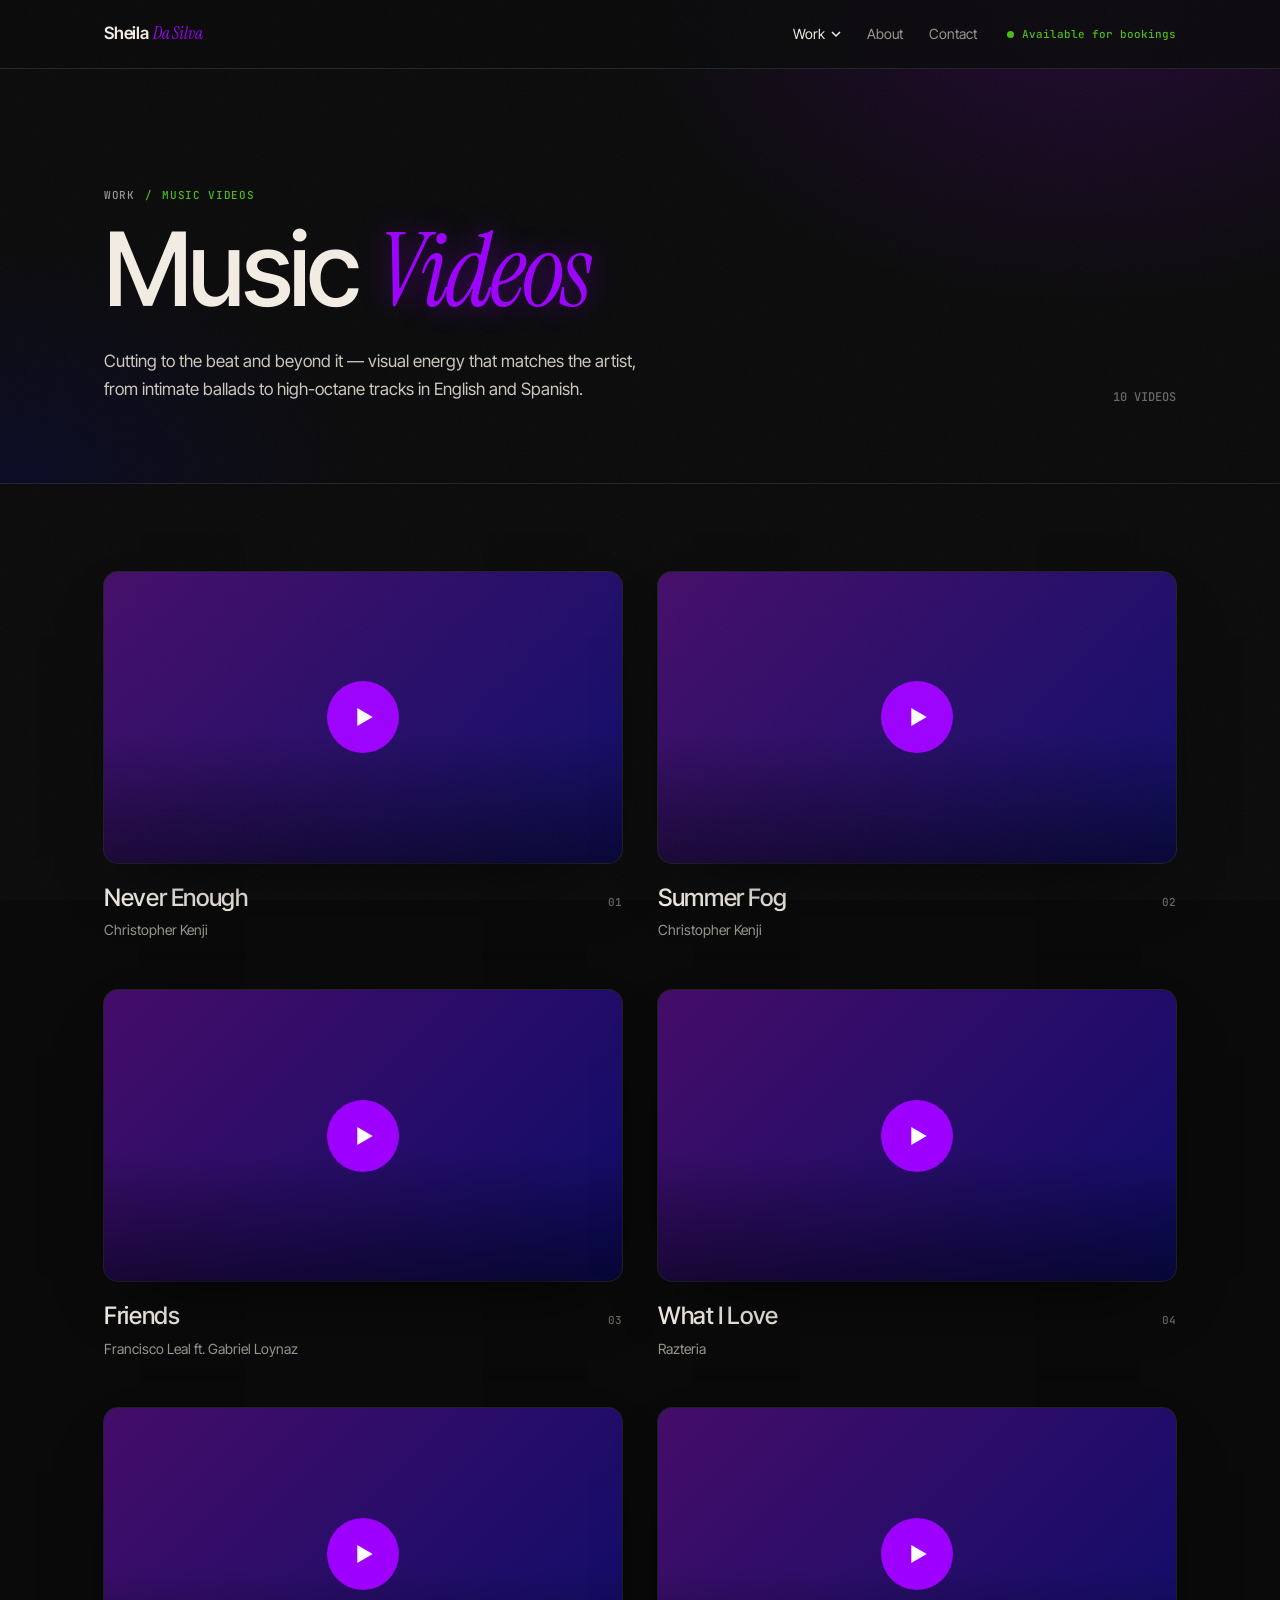
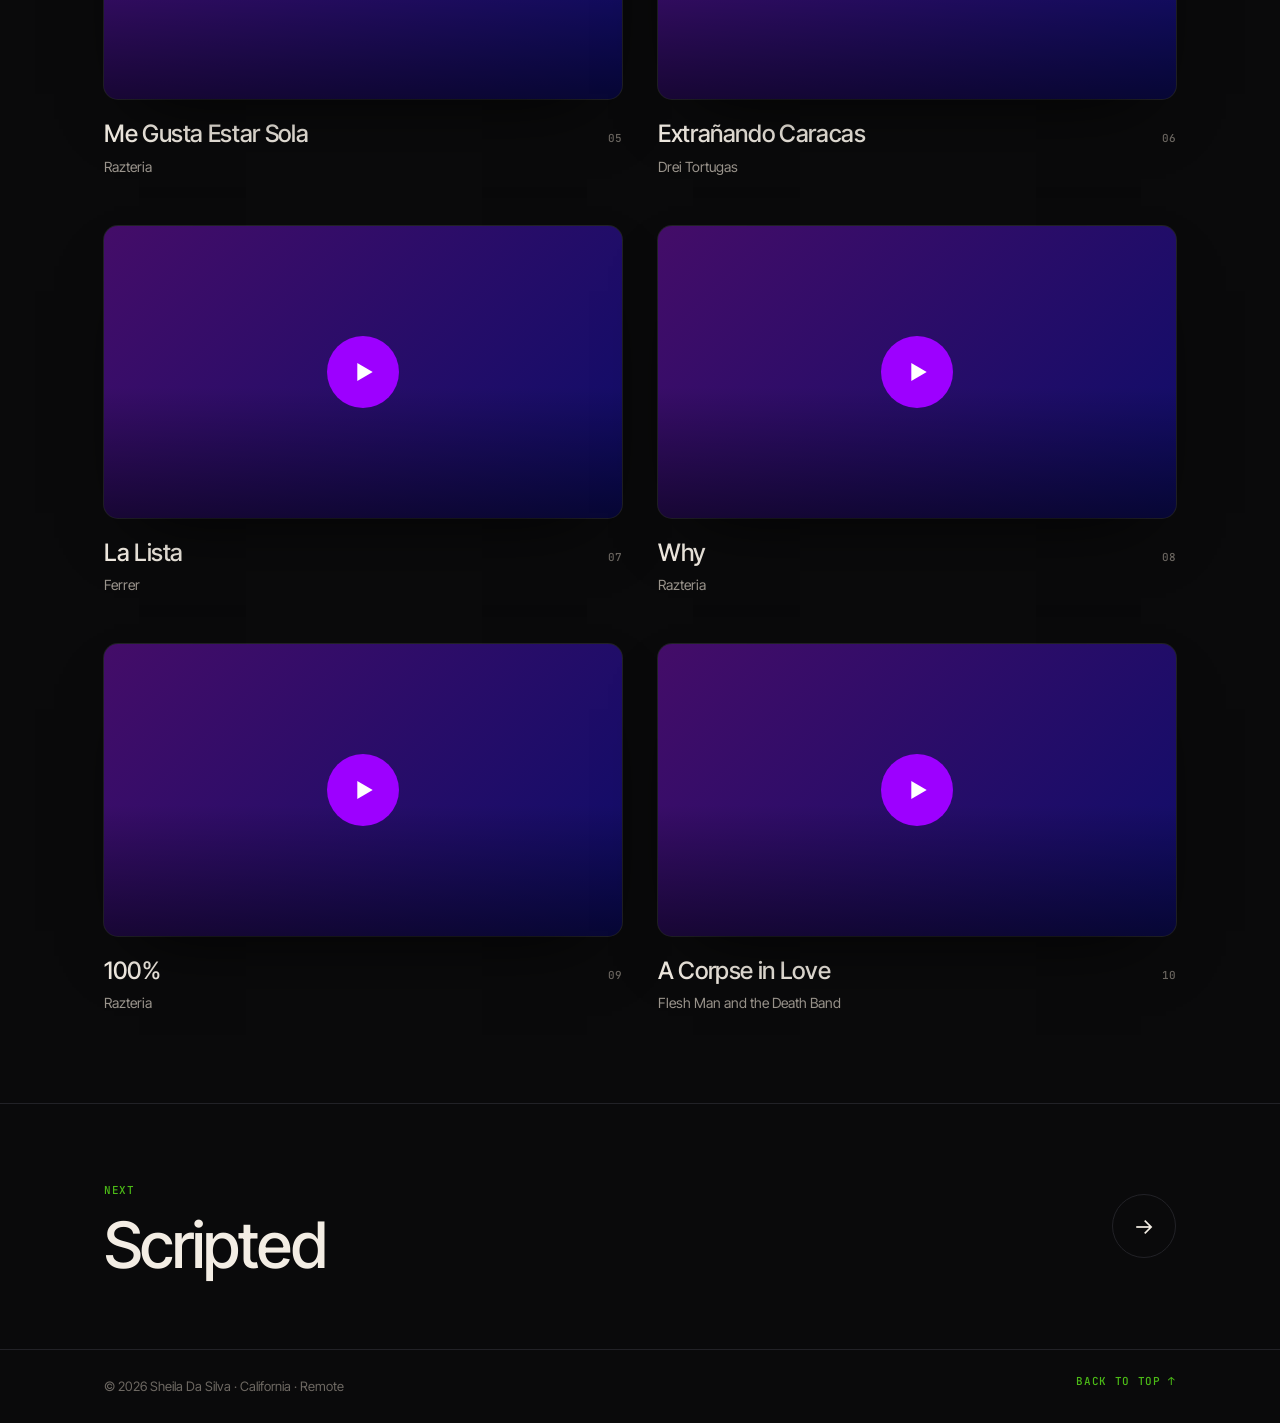
==== music.html @ 26da3acd "Launch Sheila Da Silva portfolio site Replace the coming-soon page with the multi-page portfolio: ho" ====
<!DOCTYPE html>
<html lang="en">
<head>
<meta charset="utf-8">
<meta name="viewport" content="width=device-width, initial-scale=1">
<title>Music Videos — Sheila Da Silva, Video Editor</title>
<meta name="description" content="Music Videos work edited by Sheila Da Silva. Cutting to the beat and beyond it — visual energy that matches the artist, from intimate ballads to high-octane tracks in English and Spanish.">
<link rel="preconnect" href="https://fonts.googleapis.com">
<link rel="preconnect" href="https://fonts.gstatic.com" crossorigin>
<link href="https://fonts.googleapis.com/css2?family=Inter+Tight:wght@300;400;500;600&family=Instrument+Serif:ital@0;1&family=JetBrains+Mono:wght@400;500&display=swap" rel="stylesheet">
<link rel="stylesheet" href="assets/site.css">
</head>
<body data-page="music" class="inner">
<div class="grain" aria-hidden="true"></div>
<div class="playhead" id="playhead" aria-hidden="true"></div>
<nav>
  <div class="wrap nav-in">
    <a class="logo" href="index.html">Sheila <span>Da Silva</span></a>
    <div class="links">
      <div class="dd">
        <button aria-expanded="false" aria-haspopup="true">Work <svg viewBox="0 0 10 6" fill="none" stroke="currentColor" stroke-width="1.5"><path d="M1 1l4 4 4-4"/></svg></button>
        <div class="menu" role="menu"><a href="scripted.html" data-cat="scripted">Scripted<span data-count="scripted"></span></a><a href="unscripted.html" data-cat="unscripted">Unscripted TV<span data-count="unscripted"></span></a><a href="social-media.html" data-cat="digital">Social Media<span data-count="digital"></span></a><a href="music.html" data-cat="music">Music Videos<span data-count="music"></span></a></div>
      </div>
      <a href="index.html#about">About</a>
      <a href="index.html#contact">Contact</a>
    </div>
    <a class="pill" href="index.html#contact"><i class="dot"></i>Available for bookings</a>
    <button class="burger" id="burger" aria-label="Open menu" aria-expanded="false"><i></i><i></i></button>
  </div>
</nav>
<div class="mmenu">
  <a href="index.html">Home</a>
  <a href="scripted.html">Work</a>
  <div class="sub"><a href="scripted.html" data-cat="scripted">Scripted</a><a href="unscripted.html" data-cat="unscripted">Unscripted TV</a><a href="social-media.html" data-cat="digital">Social Media</a><a href="music.html" data-cat="music">Music Videos</a></div>
  <a href="index.html#about">About</a>
  <a href="index.html#contact">Contact</a>
  <a class="pill" href="index.html#contact"><i class="dot"></i>Available for bookings</a>
</div>
<header class="page-head">
  <div class="wrap">
    <div class="crumb label"><a href="index.html#work">Work</a><span>/</span><span>Music Videos</span></div>
    <h1>Music <em>Videos</em></h1>
    <div class="intro"><p>Cutting to the beat and beyond it — visual energy that matches the artist, from intimate ballads to high-octane tracks in English and Spanish.</p><span class="count" id="count"></span></div>
    <div class="index" id="index"></div>
  </div>
</header>
<main class="wrap"><div id="list"></div></main>
<section class="next"><div class="wrap" id="next"></div></section>
<footer><div class="wrap"><span>© <span id="yr"></span> Sheila Da Silva · California · Remote</span><a href="#" class="label">Back to top ↑</a></div></footer>

<div class="lb" id="lb" role="dialog" aria-modal="true" aria-labelledby="lbTitle">
  <div class="lb-in">
    <button class="lb-close" id="lbClose" aria-label="Close player">✕</button>
    <div class="lb-grid">
      <div class="lb-left">
        <div class="screen" id="lbScreen"></div>
        <div class="lb-clips" id="lbClipsWrap">
          <div class="lb-clips-head"><span class="label" id="lbClipCount"></span><span class="navbtns"><button id="lbPrev" aria-label="Previous clip">←</button><button id="lbNext" aria-label="Next clip">→</button></span></div>
          <div class="strip" id="lbStrip"></div>
        </div>
      </div>
      <aside class="lb-info">
        <span class="label" id="lbKind"></span>
        <h3 id="lbTitle"></h3>
        <div class="now" id="lbNow"></div>
        <div class="role" id="lbRole"></div>
        <div class="awards" id="lbAwards"></div>
        <dl class="facts" id="lbFacts"></dl>
        <div class="desc" id="lbDesc"></div>
        <a class="ext" id="lbExt" href="#" target="_blank" rel="noopener"></a>
      </aside>
    </div>
  </div>
</div>
<script src="assets/data.js"></script>
<script src="assets/app.js"></script>
</body>
</html>
---- assets/site.css ----
/*
VOICE: calm, confident, cinematic — one idea per screen, lots of air.
IDEA: a festival programme — each category is its own page, each project its own "screening" with a single play button.
PICTURE: the reel behind the home hero; large stills that open a quiet player.
COLOUR and TYPE: near-black + cream; purple #9D00FF for actions, green #4CBB17 for small labels, blue #0000FF for the recognition band. Inter Tight / Instrument Serif italic / JetBrains Mono.
LAYOUT: Home (hero → four doors → recognition → about → contact). Category pages (header + index → alternating project rows). Music: two-column screening grid.
*/
:root{
  color-scheme:dark;
  --bg:#0a0a0b; --panel:#111113; --panel2:#17171b; --line:#222227;
  --ink:#f3ede4; --mute:#9b958d; --dim:#6d6862;
  --purple:#9D00FF; --green:#4CBB17; --blue:#0000FF;
  --sans:"Inter Tight",system-ui,sans-serif;
  --serif:"Instrument Serif",Georgia,serif;
  --mono:"JetBrains Mono",ui-monospace,monospace;
  --r:14px;
}
*{box-sizing:border-box;min-width:0}
html{scroll-behavior:smooth;scroll-padding-top:84px}
body{margin:0;background:var(--bg);color:var(--ink);font:16px/1.6 var(--sans);overflow-x:clip;-webkit-font-smoothing:antialiased}
img{display:block;max-width:100%}
a{color:inherit}
button{font:inherit;color:inherit;cursor:pointer}
:focus-visible{outline:2px solid var(--green);outline-offset:3px;border-radius:6px}
.wrap{max-width:1200px;margin:0 auto;padding:0 max(5vw,20px)}
.label{font:500 11px/1 var(--mono);color:var(--green);letter-spacing:.06em;text-transform:uppercase}
em{font-family:var(--serif);font-style:italic;font-weight:400;color:var(--purple);text-shadow:0 0 30px rgba(157,0,255,.45)}
h2{font-weight:500;font-size:clamp(34px,4.6vw,54px);line-height:1.05;letter-spacing:-.025em;margin:14px 0 0;text-wrap:balance}
.grain{position:fixed;inset:0;z-index:90;pointer-events:none;opacity:.045;
  background-image:url("data:image/svg+xml,%3Csvg xmlns='http://www.w3.org/2000/svg' width='180' height='180'%3E%3Cfilter id='n'%3E%3CfeTurbulence type='fractalNoise' baseFrequency='.9' numOctaves='2' stitchTiles='stitch'/%3E%3C/filter%3E%3Crect width='100%25' height='100%25' filter='url(%23n)'/%3E%3C/svg%3E")}
.playhead{position:fixed;top:0;left:0;height:2px;width:0;z-index:100;background:linear-gradient(90deg,var(--purple),var(--blue))}

/* buttons */
.btn{display:inline-flex;align-items:center;gap:10px;min-height:48px;padding:0 22px;border-radius:999px;border:1px solid transparent;font-weight:500;font-size:15px;text-decoration:none;transition:background .25s,border-color .25s,color .25s}
.btn-p{background:var(--purple);color:#fff}
.btn-p:hover{background:var(--blue)}
.btn-g{border-color:rgba(243,237,228,.3);background:none}
.btn-g:hover{border-color:var(--ink)}
.btn svg{width:12px;height:12px;fill:currentColor}

/* nav */
nav{position:fixed;inset:0 0 auto;z-index:80;transition:background .35s,border-color .35s;border-bottom:1px solid transparent}
nav.solid,body.inner nav{background:rgba(10,10,11,.86);backdrop-filter:blur(14px);border-color:var(--line)}
.nav-in{display:flex;align-items:center;gap:30px;height:68px}
.logo{font-weight:600;font-size:17px;text-decoration:none;margin-right:auto;letter-spacing:-.01em}
.logo span{font-family:var(--serif);font-style:italic;font-weight:400;color:var(--purple)}
.links{display:flex;align-items:center;gap:26px}
.links>a,.dd>button{text-decoration:none;font-size:14px;color:var(--mute);transition:color .2s;background:none;border:0;padding:8px 0;display:inline-flex;align-items:center;gap:6px}
.links>a:hover,.dd>button:hover,.links .on,.dd.on>button{color:var(--ink)}
.dd{position:relative}
.dd>button svg{width:10px;height:10px;transition:transform .25s}
.dd.open>button svg{transform:rotate(180deg)}
.menu{position:absolute;top:calc(100% + 10px);left:-16px;min-width:250px;background:var(--panel);border:1px solid var(--line);border-radius:12px;padding:8px;opacity:0;transform:translateY(-6px);pointer-events:none;transition:opacity .2s,transform .2s;box-shadow:0 24px 60px -20px rgba(0,0,0,.8)}
.dd.open .menu{opacity:1;transform:none;pointer-events:auto}
.menu a{display:flex;justify-content:space-between;align-items:center;gap:16px;padding:11px 12px;border-radius:8px;text-decoration:none;font-size:15px}
.menu a span{font:500 10.5px/1 var(--mono);color:var(--dim)}
.menu a:hover,.menu a.on{background:var(--panel2)}
.menu a.on span,.menu a:hover span{color:var(--green)}
.pill{display:inline-flex;align-items:center;gap:8px;font:500 11px/1 var(--mono);color:var(--green);text-decoration:none;white-space:nowrap}
.dot{width:7px;height:7px;border-radius:50%;background:var(--green);animation:pulse 2.4s infinite}
@keyframes pulse{0%{box-shadow:0 0 0 0 rgba(76,187,23,.6)}70%{box-shadow:0 0 0 8px rgba(76,187,23,0)}100%{box-shadow:0 0 0 0 rgba(76,187,23,0)}}
.burger{display:none;width:44px;height:44px;border:0;background:none;position:relative;z-index:2}
.burger i{position:absolute;left:12px;right:12px;height:1.5px;background:var(--ink);transition:transform .3s,top .3s}
.burger i:first-child{top:18px}.burger i:last-child{top:25px}
.menu-open .burger i:first-child{top:21px;transform:rotate(45deg)}
.menu-open .burger i:last-child{top:21px;transform:rotate(-45deg)}
.mmenu{position:fixed;inset:0;z-index:79;background:var(--bg);display:flex;flex-direction:column;justify-content:center;gap:2px;padding:80px 9vw 40px;opacity:0;pointer-events:none;transition:opacity .3s;overflow-y:auto}
.menu-open .mmenu{opacity:1;pointer-events:auto}
.mmenu>a{font-size:40px;font-weight:500;text-decoration:none;letter-spacing:-.02em;padding:4px 0}
.mmenu .sub{display:flex;flex-direction:column;margin:2px 0 14px;padding-left:16px;border-left:1px solid var(--line)}
.mmenu .sub a{font-size:20px;color:var(--mute);text-decoration:none;padding:6px 0}
.mmenu .sub a.on{color:var(--ink)}
.mmenu .pill{margin-top:24px;font-size:12px}
@media(max-width:1000px){nav .pill{display:none}.nav-in{gap:22px}}
@media(max-width:520px){.links{display:none}.burger{display:block}}

/* hero (home) */
.hero{position:relative;height:100svh;min-height:560px;display:flex;align-items:flex-end;overflow:hidden;isolation:isolate}
.hero-bg{position:absolute;inset:0;z-index:-2;background:#000 url("https://i.vimeocdn.com/video/1786629516-c2676ac9371a86c56fd2530cafbfa050674b06d72a8556141cd882b50cfa4356-d_1920x1080") center/cover}
.hero-bg::before{content:"";position:absolute;inset:0;background:radial-gradient(60% 70% at 78% 30%,rgba(157,0,255,.3),transparent 70%),radial-gradient(50% 60% at 10% 90%,rgba(0,0,255,.25),transparent 70%)}
.hero-bg iframe{position:absolute;top:50%;left:50%;width:100vw;height:56.25vw;min-height:100%;min-width:177.78vh;transform:translate(-50%,-50%);border:0;pointer-events:none;opacity:0;transition:opacity 1.2s}
.hero-bg.live iframe{opacity:1}
.hero::after{content:"";position:absolute;inset:0;z-index:-1;background:linear-gradient(180deg,rgba(10,10,11,.5),rgba(10,10,11,.1) 35%,rgba(10,10,11,.95))}
.hero-in{width:100%;padding-bottom:clamp(44px,9vh,96px)}
.hero h1{font-weight:500;font-size:clamp(46px,8.4vw,118px);line-height:.98;letter-spacing:-.035em;margin:20px 0 0;max-width:12ch;text-wrap:balance}
.hero-row{display:flex;justify-content:space-between;align-items:flex-end;gap:28px;flex-wrap:wrap;margin-top:30px}
.hero p{max-width:50ch;margin:0;font-size:17px;color:#d9d2c8}
.ctas{display:flex;gap:12px;flex-wrap:wrap}

/* home: four doors */
.doors-sec{padding:clamp(80px,10vw,128px) 0}
.doors-head{display:flex;justify-content:space-between;align-items:flex-end;gap:24px;flex-wrap:wrap}
.doors-head p{color:var(--mute);margin:0;max-width:38ch}
.doors{display:grid;grid-template-columns:repeat(4,minmax(0,1fr));gap:14px;margin-top:44px}
.door{position:relative;aspect-ratio:3/4.2;border-radius:var(--r);overflow:hidden;text-decoration:none;isolation:isolate;background:linear-gradient(160deg,rgba(157,0,255,.4),rgba(0,0,255,.35)),#15151a}
.door img{position:absolute;inset:0;width:100%;height:100%;object-fit:cover;z-index:-2;transition:transform 1s cubic-bezier(.2,.7,.2,1),filter .6s;filter:saturate(.85) brightness(.8)}
.door::after{content:"";position:absolute;inset:0;z-index:-1;background:linear-gradient(180deg,rgba(10,10,11,.1) 30%,rgba(10,10,11,.92))}
.door:hover img{transform:scale(1.06);filter:saturate(1) brightness(.95)}
.door .in{position:absolute;left:20px;right:20px;bottom:20px}
.door .n{font:500 11px/1 var(--mono);color:var(--green)}
.door b{display:block;font-weight:500;font-size:clamp(22px,2.2vw,28px);letter-spacing:-.015em;line-height:1.1;margin:10px 0 6px}
.door small{display:block;color:#cfc8be;font-size:13.5px;line-height:1.45}
.door .arrow{position:absolute;top:18px;right:18px;width:40px;height:40px;border-radius:50%;border:1px solid rgba(243,237,228,.35);display:grid;place-items:center;transition:background .3s,border-color .3s}
.door:hover .arrow{background:var(--purple);border-color:var(--purple)}
@media(max-width:980px){.doors{grid-template-columns:repeat(2,minmax(0,1fr))}.door{aspect-ratio:4/4.4}}
@media(max-width:480px){.doors{grid-template-columns:minmax(0,1fr)}.door{aspect-ratio:16/12}}

/* recognition: quiet award credits */
.recog{position:relative;padding:clamp(56px,7vw,88px) 0;background:radial-gradient(40% 120% at 50% 100%,rgba(0,0,255,.10),transparent 70%),radial-gradient(30% 90% at 15% 0%,rgba(157,0,255,.08),transparent 70%)}
.recog::before,.recog::after{content:"";position:absolute;left:0;right:0;height:1px;background:linear-gradient(90deg,transparent,var(--line) 20%,var(--line) 80%,transparent)}
.recog::before{top:0}.recog::after{bottom:0}
.recog-head{display:flex;align-items:center;gap:18px}
.recog-head .rule{flex:1;height:1px;background:linear-gradient(90deg,var(--line),transparent)}
.awards-row{display:grid;grid-template-columns:repeat(3,minmax(0,1fr));margin-top:clamp(28px,4vw,44px)}
.award{position:relative;display:flex;flex-direction:column;align-items:center;text-align:center;padding:4px clamp(16px,3vw,40px)}
.award+.award::before{content:"";position:absolute;left:0;top:12%;bottom:12%;width:1px;background:var(--line)}
.laurel{width:46px;height:38px;color:rgba(243,237,228,.45);margin-bottom:14px;transition:color .4s}
.award:hover .laurel{color:var(--purple)}
.award .org{font:500 10.5px/1 var(--mono);color:var(--green);letter-spacing:.06em;text-transform:uppercase}
.award b{font-family:var(--serif);font-style:italic;font-weight:400;font-size:clamp(28px,2.8vw,38px);line-height:1.1;margin:10px 0 6px;color:var(--ink)}
.award small{font-size:14px;color:var(--mute)}
.award small i{font-style:normal;color:#cfc8be;white-space:nowrap}
@media(max-width:760px){.awards-row{grid-template-columns:minmax(0,1fr);gap:30px}.award+.award::before{left:25%;right:25%;top:-15px;bottom:auto;width:auto;height:1px}}

/* about */
.about{padding:clamp(80px,10vw,128px) 0}
.about .wrap{display:grid;grid-template-columns:minmax(0,.85fr) minmax(0,1.15fr);gap:clamp(32px,6vw,88px);align-items:center}
.photo{position:relative;aspect-ratio:4/5;border-radius:var(--r);overflow:hidden;background:linear-gradient(160deg,rgba(157,0,255,.35),rgba(0,0,255,.3)),#141418}
.photo img{width:100%;height:100%;object-fit:cover}
.about p{color:#d0c9bf;font-size:17px;max-width:56ch}
.about p.lead{font-family:var(--serif);font-style:italic;font-size:clamp(24px,2.6vw,32px);line-height:1.25;color:var(--ink)}
.chips{display:flex;flex-wrap:wrap;gap:8px;margin-top:22px}
.chips span{padding:7px 12px;border:1px solid var(--line);border-radius:999px;font-size:13.5px;color:var(--mute)}
@media(max-width:900px){.about .wrap{grid-template-columns:minmax(0,1fr)}.photo{max-width:440px}}

/* contact */
.contact{border-top:1px solid var(--line);padding:clamp(80px,10vw,128px) 0 clamp(56px,7vw,88px);background:radial-gradient(45% 60% at 100% 0%,rgba(157,0,255,.14),transparent 70%)}
.contact h2{font-size:clamp(40px,6.4vw,84px);max-width:13ch}
.c-grid{display:grid;grid-template-columns:minmax(0,.9fr) minmax(0,1.1fr);gap:clamp(32px,6vw,88px);margin-top:44px}
.c-side p{color:var(--mute);margin:0 0 20px}
.mail{font-size:clamp(18px,1.8vw,22px);text-decoration:none;border-bottom:1px solid var(--purple);overflow-wrap:anywhere}
.mail:hover{color:var(--purple)}
.social{display:flex;flex-wrap:wrap;gap:8px;margin-top:30px}
.social a{display:inline-flex;align-items:center;min-height:42px;padding:0 16px;border:1px solid var(--line);border-radius:999px;text-decoration:none;font-size:14px;color:var(--mute);transition:all .2s}
.social a:hover{color:#fff;background:var(--blue);border-color:var(--blue)}
form{display:grid;grid-template-columns:repeat(2,minmax(0,1fr));gap:14px}
label{display:grid;gap:8px;font:500 10.5px/1 var(--mono);color:var(--green);text-transform:uppercase;letter-spacing:.05em}
label.full{grid-column:1/-1}
input,select,textarea{width:100%;min-height:50px;padding:12px 14px;border-radius:10px;border:1px solid var(--line);background:var(--panel);color:var(--ink);font:16px var(--sans)}
textarea{min-height:130px;resize:vertical}
input:focus,select:focus,textarea:focus{outline:none;border-color:var(--purple);box-shadow:0 0 0 3px rgba(157,0,255,.22)}
.f-end{grid-column:1/-1;display:flex;align-items:center;gap:16px;flex-wrap:wrap}
.status{font-size:14px;color:var(--mute)}
@media(max-width:860px){.c-grid{grid-template-columns:minmax(0,1fr)}}
@media(max-width:480px){form{grid-template-columns:minmax(0,1fr)}}

/* category page header */
.page-head{padding:clamp(130px,16vw,190px) 0 clamp(36px,5vw,56px);border-bottom:1px solid var(--line);background:radial-gradient(50% 90% at 85% 0%,rgba(157,0,255,.16),transparent 70%),radial-gradient(40% 70% at 0% 100%,rgba(0,0,255,.1),transparent 70%)}
.crumb{display:flex;gap:10px;align-items:center}
.crumb a{text-decoration:none;color:var(--mute)}
.crumb a:hover{color:var(--ink)}
.page-head h1{font-weight:500;font-size:clamp(48px,8vw,108px);line-height:.98;letter-spacing:-.035em;margin:18px 0 0}
.page-head .intro{display:flex;justify-content:space-between;align-items:flex-end;gap:28px;flex-wrap:wrap;margin-top:26px}
.page-head p{color:#cfc8be;font-size:17px;margin:0;max-width:56ch}
.count{font:500 12px/1 var(--mono);color:var(--dim);white-space:nowrap}
.index{display:flex;gap:8px;overflow-x:auto;padding:22px 0 2px;scrollbar-width:none}
.index::-webkit-scrollbar{display:none}
.index a{flex:none;padding:9px 14px;border:1px solid var(--line);border-radius:999px;font-size:13.5px;color:var(--mute);text-decoration:none;transition:all .2s;white-space:nowrap}
.index a:hover{color:var(--ink);border-color:#444}

/* project rows */
.projects{padding:clamp(40px,6vw,72px) 0}
.proj{display:grid;grid-template-columns:minmax(0,1.25fr) minmax(0,1fr);gap:clamp(28px,5vw,72px);align-items:center;padding:clamp(40px,6vw,72px) 0;border-bottom:1px solid var(--line)}
.proj:last-child{border-bottom:0}
.proj:nth-child(even) .media{order:2}
.media{position:relative;display:block;width:100%;aspect-ratio:16/9;border:0;padding:0;border-radius:var(--r);overflow:hidden;background:linear-gradient(135deg,rgba(157,0,255,.35),rgba(0,0,255,.35)),#141418;box-shadow:0 30px 70px -35px rgba(0,0,0,.9),0 0 0 1px var(--line)}
.media img{position:absolute;inset:0;width:100%;height:100%;object-fit:cover;transition:transform 1s cubic-bezier(.2,.7,.2,1)}
.media:hover img{transform:scale(1.04)}
.media::after{content:"";position:absolute;inset:0;background:linear-gradient(180deg,transparent 55%,rgba(0,0,0,.5))}
.pb{position:absolute;z-index:2;left:50%;top:50%;transform:translate(-50%,-50%);width:72px;height:72px;border-radius:50%;background:var(--purple);display:grid;place-items:center;transition:transform .3s,box-shadow .3s}
.pb svg{width:18px;height:18px;margin-left:4px;fill:#fff}
.media:hover .pb{transform:translate(-50%,-50%) scale(1.08);box-shadow:0 0 40px rgba(157,0,255,.7)}
.media .cl{position:absolute;z-index:2;right:14px;bottom:12px;font:500 11px/1 var(--mono);color:#fff;background:rgba(10,10,11,.7);padding:6px 9px;border-radius:6px}
.txt h3{font-weight:500;font-size:clamp(28px,3.2vw,42px);line-height:1.05;letter-spacing:-.025em;margin:10px 0 0}
.txt .role{color:var(--mute);margin-top:8px;font-size:15px}
.awards{display:flex;flex-wrap:wrap;gap:8px;margin-top:16px}
.awards span{background:var(--green);color:#000;font:600 10.5px/1.3 var(--mono);padding:6px 9px;border-radius:5px}
.facts{display:grid;grid-template-columns:repeat(auto-fit,minmax(130px,1fr));gap:14px 24px;margin:20px 0 0;padding:18px 0 0;border-top:1px solid var(--line)}
.facts dt{font:500 10.5px/1.6 var(--mono);color:var(--green);text-transform:uppercase;letter-spacing:.05em}
.facts dd{margin:0;font-size:14.5px}
.desc{margin-top:18px;color:#cfc8be;font-size:15.5px}
.desc p{margin:0 0 10px}
.desc.clamp p:not(:first-child){display:none}
.more{background:none;border:0;padding:0;color:var(--mute);font-size:14px;text-decoration:underline;text-underline-offset:3px}
.more:hover{color:var(--ink)}
.txt .btn{margin-top:18px}
@media(max-width:860px){.proj{grid-template-columns:minmax(0,1fr)}.proj:nth-child(even) .media{order:0}}

/* music grid */
.screenings{display:grid;grid-template-columns:repeat(2,minmax(0,1fr));gap:clamp(28px,4vw,48px) clamp(20px,3vw,36px);padding:clamp(48px,7vw,88px) 0}
.screening .media{aspect-ratio:16/9}
.screening .meta{display:flex;justify-content:space-between;align-items:baseline;gap:16px;margin-top:16px}
.screening b{display:block;font-weight:500;font-size:clamp(20px,2vw,24px);letter-spacing:-.015em}
.screening small{display:block;color:var(--mute);font-size:14px;margin-top:2px}
.screening .n{font:500 11px/1 var(--mono);color:var(--dim)}
@media(max-width:700px){.screenings{grid-template-columns:minmax(0,1fr)}}

/* next page */
.next{border-top:1px solid var(--line)}
.next a{display:flex;justify-content:space-between;align-items:center;gap:24px;padding:clamp(40px,6vw,72px) 0;text-decoration:none}
.next b{display:block;font-weight:500;font-size:clamp(32px,5vw,64px);letter-spacing:-.03em;line-height:1;margin-top:12px;transition:color .3s}
.next a:hover b{color:var(--purple)}
.next .arrow{flex:none;width:64px;height:64px;border-radius:50%;border:1px solid var(--line);display:grid;place-items:center;font-size:22px;transition:all .3s}
.next a:hover .arrow{background:var(--purple);border-color:var(--purple)}

/* lightbox: player left, details right */
.lb{position:fixed;inset:0;z-index:120;background:rgba(6,6,8,.95);backdrop-filter:blur(12px);display:none;overflow-y:auto;padding:clamp(16px,3.5vw,48px)}
.lb.open{display:block}
.lb-in{position:relative;max-width:1240px;margin:0 auto;padding-top:52px}
.lb-close{position:absolute;top:0;right:0;width:44px;height:44px;border-radius:50%;border:1px solid var(--line);background:var(--bg);font-size:17px;z-index:2}
.lb-close:hover{background:var(--purple);border-color:var(--purple)}
.lb-grid{display:grid;grid-template-columns:minmax(0,1.55fr) minmax(0,1fr);gap:clamp(24px,3.5vw,52px);align-items:start}
.screen{position:relative;aspect-ratio:16/9;border-radius:var(--r);overflow:hidden;background:#000;box-shadow:0 30px 80px -30px rgba(0,0,0,.9),0 0 0 1px var(--line)}
.screen iframe{position:absolute;inset:0;width:100%;height:100%;border:0;background:#000}
.screen .poster{position:absolute;inset:0;width:100%;border:0;padding:0;background:linear-gradient(135deg,rgba(157,0,255,.35),rgba(0,0,255,.35)),#141418}
.screen .poster img{position:absolute;inset:0;width:100%;height:100%;object-fit:cover}
.screen .poster:hover .pb{transform:translate(-50%,-50%) scale(1.08);box-shadow:0 0 40px rgba(157,0,255,.7)}
.lb-clips{margin-top:18px}
.lb-clips-head{display:flex;justify-content:space-between;align-items:center;margin-bottom:4px}
.navbtns{display:flex;gap:6px}
.navbtns button{width:36px;height:36px;border-radius:50%;border:1px solid var(--line);background:none;display:grid;place-items:center;font-size:14px;color:var(--mute)}
.navbtns button:hover{border-color:var(--ink);color:var(--ink)}
.strip{display:flex;gap:10px;overflow-x:auto;scroll-snap-type:x mandatory;padding:10px 0 6px;scrollbar-width:thin;scrollbar-color:#333 transparent}
.strip button{flex:none;width:150px;scroll-snap-align:start;border:0;background:none;padding:0;text-align:left}
.strip .th{position:relative;aspect-ratio:16/9;border-radius:8px;overflow:hidden;background:linear-gradient(135deg,rgba(157,0,255,.35),rgba(0,0,255,.3)),#1a1a1f;outline:1.5px solid transparent;outline-offset:-1.5px}
.strip .th img{width:100%;height:100%;object-fit:cover;opacity:.65;transition:opacity .2s}
.strip .th i{position:absolute;left:7px;top:7px;font:500 10px/1 var(--mono);font-style:normal;background:rgba(10,10,11,.75);padding:4px 6px;border-radius:4px;color:var(--ink)}
.strip button:hover .th img,.strip button[aria-current=true] .th img{opacity:1}
.strip button[aria-current=true] .th{outline-color:var(--purple)}
.strip span{display:block;font-size:12.5px;color:var(--mute);margin-top:7px;line-height:1.3;display:-webkit-box;-webkit-line-clamp:2;-webkit-box-orient:vertical;overflow:hidden}
.strip button[aria-current=true] span{color:var(--ink)}
.lb-info{background:var(--panel);border:1px solid var(--line);border-radius:var(--r);padding:clamp(20px,2.4vw,30px);max-height:calc(100vh - 140px);overflow-y:auto;scrollbar-width:thin;scrollbar-color:#333 transparent}
.lb-info h3{font-weight:500;font-size:clamp(26px,2.6vw,36px);line-height:1.05;letter-spacing:-.02em;margin:10px 0 0}
.lb-info .now{display:flex;align-items:center;gap:10px;margin-top:14px;padding:10px 12px;border-radius:10px;background:var(--panel2);font-size:14px}
.lb-info .now::before{content:"";flex:none;width:8px;height:8px;border-radius:50%;background:var(--purple);box-shadow:0 0 12px var(--purple)}
.lb-info .now:empty{display:none}
.lb-info .role{color:var(--mute);margin-top:14px;font-size:15px}
.lb-info .role:empty,.lb-info .awards:empty{display:none}
.lb-info .facts{grid-template-columns:minmax(0,1fr) minmax(0,1fr)}
.lb-info .facts:empty{display:none}
.lb-info .desc p{margin:0 0 12px}
.ext{display:inline-flex;align-items:center;gap:8px;margin-top:10px;font-size:14px;color:var(--mute);text-decoration:none;border-bottom:1px solid var(--line);padding-bottom:2px}
.ext:hover{color:var(--ink);border-color:var(--purple)}
@media(max-width:900px){.lb-grid{grid-template-columns:minmax(0,1fr)}.lb-info{max-height:none}}

footer{border-top:1px solid var(--line);padding:26px 0;font-size:13px;color:var(--dim)}
footer .wrap{display:flex;justify-content:space-between;gap:16px;flex-wrap:wrap}
footer a{text-decoration:none}
footer a:hover{color:var(--ink)}

.rise{opacity:0;transform:translateY(18px);transition:opacity .8s ease,transform .8s cubic-bezier(.2,.7,.2,1)}
.rise.in{opacity:1;transform:none}
@media(prefers-reduced-motion:reduce){*,*::before,*::after{animation:none!important;transition:none!important}html{scroll-behavior:auto}.rise{opacity:1;transform:none}}
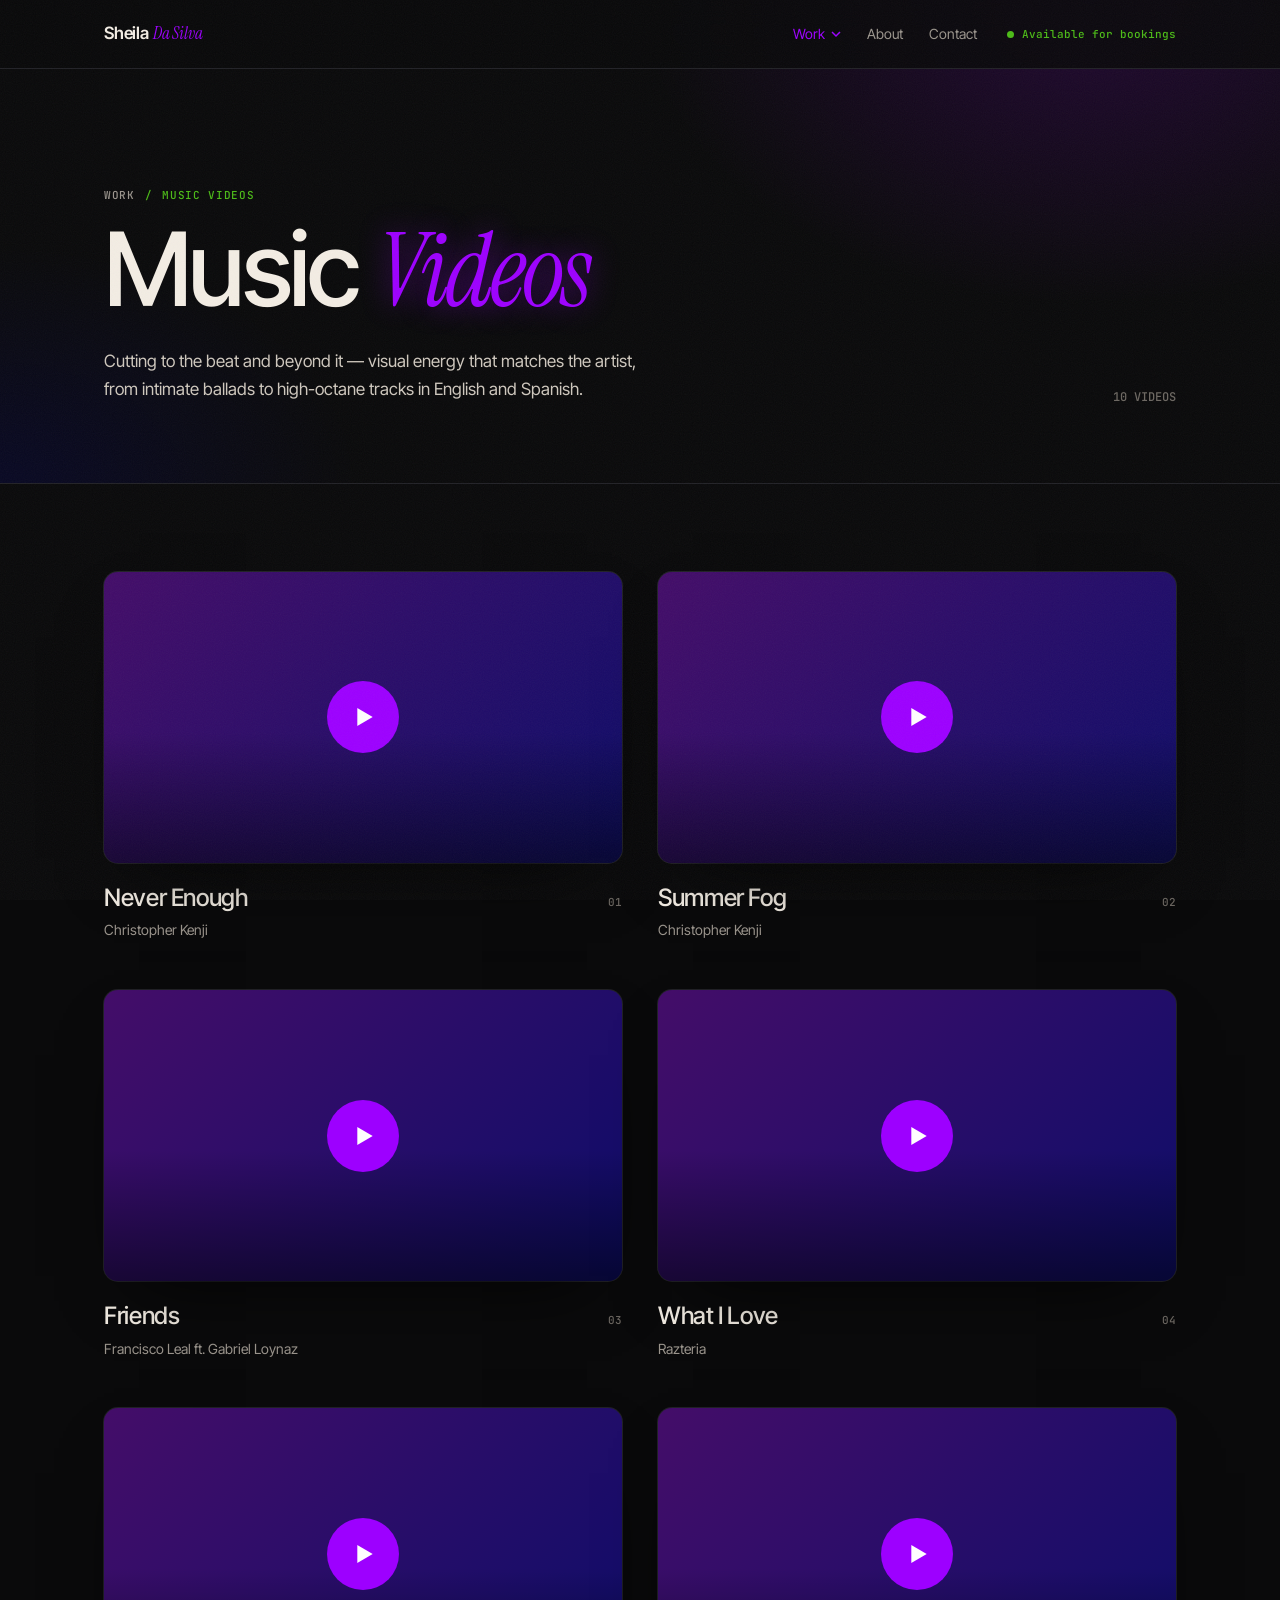
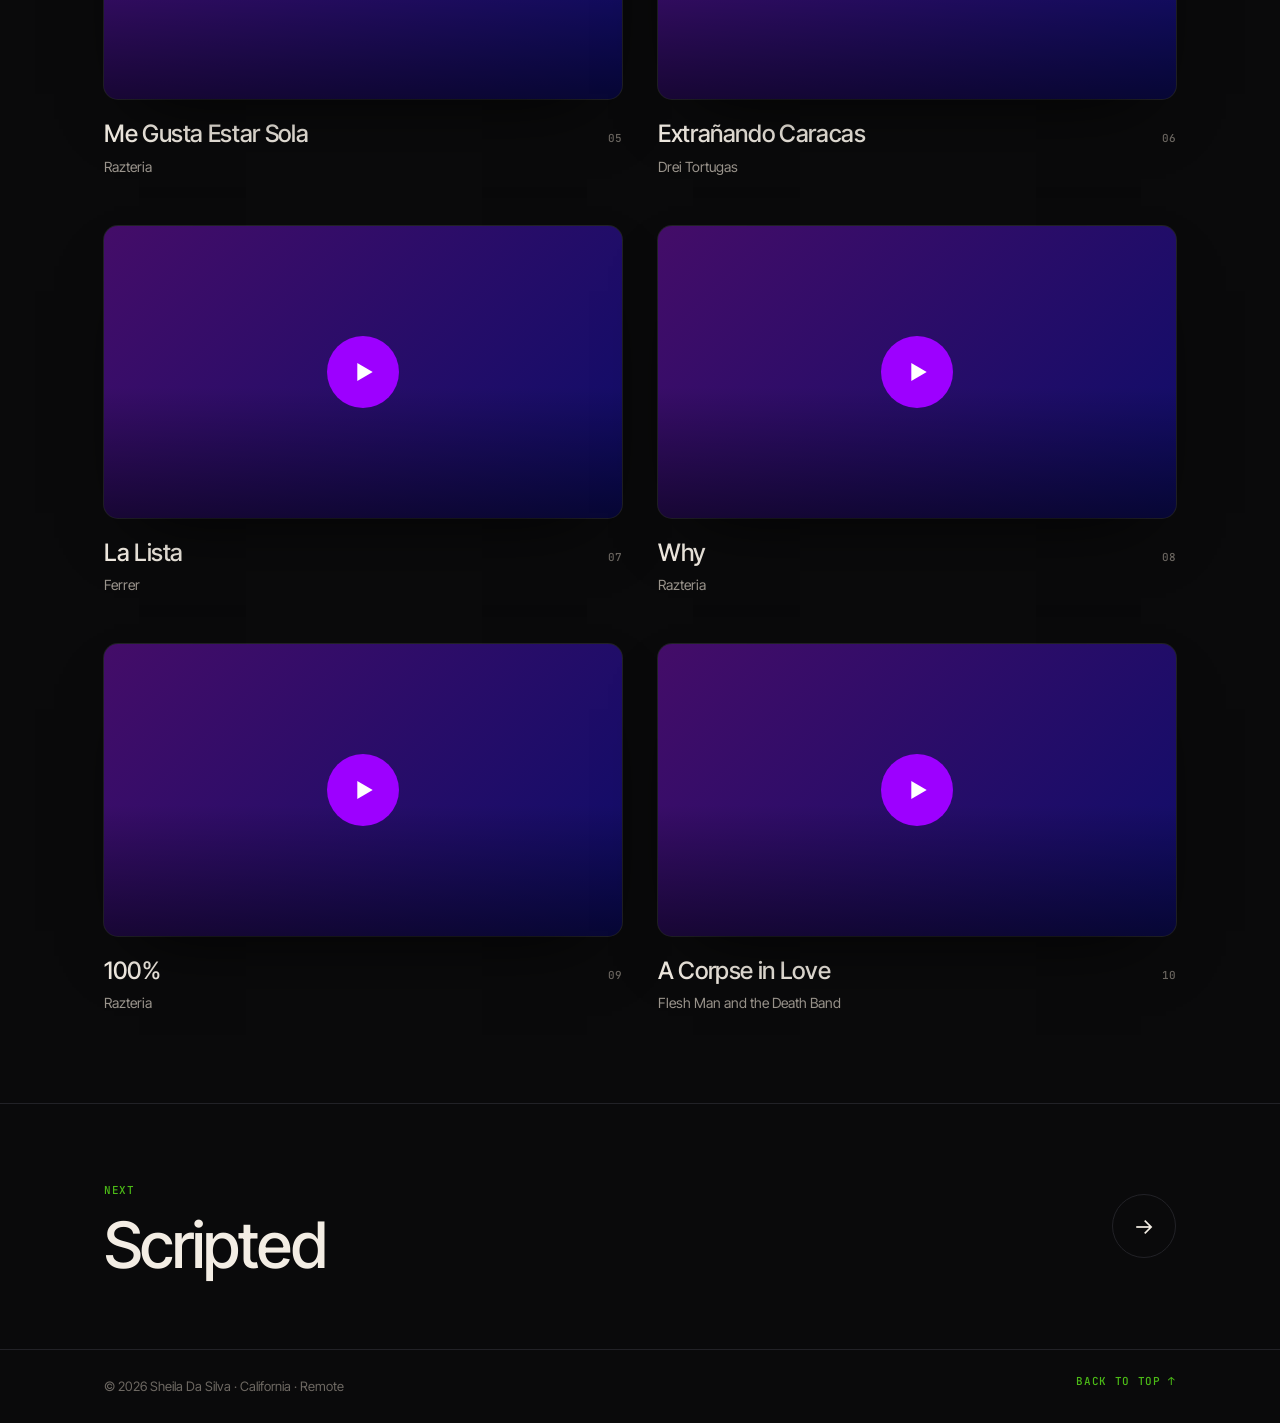
==== commit 9de50ee5: "Add phone layout with floating bottom tab bar On screens up to 720px the top links are replaced by a" ====
--- a/music.html
+++ b/music.html
@@ -46,6 +46,23 @@
 </header>
 <main class="wrap"><div id="list"></div></main>
 <section class="next"><div class="wrap" id="next"></div></section>
+
+<div class="tabbar" role="navigation" aria-label="Main">
+  <a href="index.html" data-tab="home"><svg viewBox="0 0 24 24" aria-hidden="true"><path d="M3 10.5 12 3l9 7.5V20a1 1 0 0 1-1 1h-5v-6h-6v6H4a1 1 0 0 1-1-1z"/></svg><span>Home</span></a>
+  <button type="button" data-tab="work" aria-expanded="false" aria-controls="sheet"><svg viewBox="0 0 24 24" aria-hidden="true"><rect x="3" y="4" width="18" height="16" rx="2"/><path d="M3 9h18M8 4v5M16 4v5"/></svg><span>Work</span></button>
+  <button type="button" data-tab="reel" class="tab-reel" aria-label="Watch the reel"><svg viewBox="0 0 24 24" aria-hidden="true"><circle cx="12" cy="12" r="9"/><path d="m10 8.5 5 3.5-5 3.5z" fill="currentColor"/></svg><span>Reel</span></button>
+  <a href="index.html#about" data-tab="about"><svg viewBox="0 0 24 24" aria-hidden="true"><circle cx="12" cy="8" r="4"/><path d="M4 21c1.5-4 4.5-6 8-6s6.5 2 8 6"/></svg><span>About</span></a>
+  <a href="index.html#contact" data-tab="contact"><svg viewBox="0 0 24 24" aria-hidden="true"><rect x="3" y="5" width="18" height="14" rx="2"/><path d="m3.5 6.5 8.5 7 8.5-7"/></svg><span>Contact</span></a>
+</div>
+<div class="sheet-bg" id="sheetBg"></div>
+<div class="sheet" id="sheet" role="dialog" aria-label="Work categories">
+  <span class="grab" aria-hidden="true"></span>
+  <span class="label">The work</span>
+  <a href="scripted.html" data-cat="scripted"><svg viewBox="0 0 24 24" aria-hidden="true"><path d="M4 8h16v12H4zM4 8l3-4h13l-3 4M9 4l-2 4M15 4l-2 4"/></svg><b>Scripted</b><i data-count="scripted"></i></a>
+  <a href="unscripted.html" data-cat="unscripted"><svg viewBox="0 0 24 24" aria-hidden="true"><rect x="3" y="6" width="18" height="12" rx="2"/><path d="M8 21h8M12 18v3"/></svg><b>Unscripted TV</b><i data-count="unscripted"></i></a>
+  <a href="social-media.html" data-cat="digital"><svg viewBox="0 0 24 24" aria-hidden="true"><rect x="7" y="2.5" width="10" height="19" rx="2.5"/><path d="M11 18.5h2"/></svg><b>Social Media</b><i data-count="digital"></i></a>
+  <a href="music.html" data-cat="music"><svg viewBox="0 0 24 24" aria-hidden="true"><path d="M9 18V5l11-2v13"/><circle cx="6.5" cy="18" r="2.5"/><circle cx="17.5" cy="16" r="2.5"/></svg><b>Music Videos</b><i data-count="music"></i></a>
+</div>
 <footer><div class="wrap"><span>© <span id="yr"></span> Sheila Da Silva · California · Remote</span><a href="#" class="label">Back to top ↑</a></div></footer>
 
 <div class="lb" id="lb" role="dialog" aria-modal="true" aria-labelledby="lbTitle">
--- a/assets/site.css
+++ b/assets/site.css
@@ -42,20 +42,26 @@
 nav{position:fixed;inset:0 0 auto;z-index:80;transition:background .35s,border-color .35s;border-bottom:1px solid transparent}
 nav.solid,body.inner nav{background:rgba(10,10,11,.86);backdrop-filter:blur(14px);border-color:var(--line)}
 .nav-in{display:flex;align-items:center;gap:30px;height:68px}
-.logo{font-weight:600;font-size:17px;text-decoration:none;margin-right:auto;letter-spacing:-.01em}
+.logo{font-weight:600;font-size:17px;text-decoration:none;margin-right:auto;letter-spacing:-.01em;transition:color .2s}
+.logo:hover{color:var(--green)}
 .logo span{font-family:var(--serif);font-style:italic;font-weight:400;color:var(--purple)}
 .links{display:flex;align-items:center;gap:26px}
 .links>a,.dd>button{text-decoration:none;font-size:14px;color:var(--mute);transition:color .2s;background:none;border:0;padding:8px 0;display:inline-flex;align-items:center;gap:6px}
-.links>a:hover,.dd>button:hover,.links .on,.dd.on>button{color:var(--ink)}
+.links>a:hover,.dd>button:hover{color:var(--green)}
+.links>a.on,.dd.on>button,.dd.open>button,.links>a.on:hover,.dd.on>button:hover,.dd.open>button:hover{color:var(--purple)}
 .dd{position:relative}
 .dd>button svg{width:10px;height:10px;transition:transform .25s}
 .dd.open>button svg{transform:rotate(180deg)}
 .menu{position:absolute;top:calc(100% + 10px);left:-16px;min-width:250px;background:var(--panel);border:1px solid var(--line);border-radius:12px;padding:8px;opacity:0;transform:translateY(-6px);pointer-events:none;transition:opacity .2s,transform .2s;box-shadow:0 24px 60px -20px rgba(0,0,0,.8)}
 .dd.open .menu{opacity:1;transform:none;pointer-events:auto}
+.menu::before{content:"";position:absolute;left:0;right:0;top:-12px;height:12px}
 .menu a{display:flex;justify-content:space-between;align-items:center;gap:16px;padding:11px 12px;border-radius:8px;text-decoration:none;font-size:15px}
 .menu a span{font:500 10.5px/1 var(--mono);color:var(--dim)}
-.menu a:hover,.menu a.on{background:var(--panel2)}
-.menu a.on span,.menu a:hover span{color:var(--green)}
+.menu a{transition:background .2s,color .2s}
+.menu a:hover{background:var(--panel2);color:var(--green)}
+.menu a.on,.menu a.on:hover{background:var(--panel2);color:var(--purple)}
+.menu a:hover span{color:var(--green)}
+.menu a.on span{color:var(--purple)}
 .pill{display:inline-flex;align-items:center;gap:8px;font:500 11px/1 var(--mono);color:var(--green);text-decoration:none;white-space:nowrap}
 .dot{width:7px;height:7px;border-radius:50%;background:var(--green);animation:pulse 2.4s infinite}
 @keyframes pulse{0%{box-shadow:0 0 0 0 rgba(76,187,23,.6)}70%{box-shadow:0 0 0 8px rgba(76,187,23,0)}100%{box-shadow:0 0 0 0 rgba(76,187,23,0)}}
@@ -69,7 +75,9 @@
 .mmenu>a{font-size:40px;font-weight:500;text-decoration:none;letter-spacing:-.02em;padding:4px 0}
 .mmenu .sub{display:flex;flex-direction:column;margin:2px 0 14px;padding-left:16px;border-left:1px solid var(--line)}
 .mmenu .sub a{font-size:20px;color:var(--mute);text-decoration:none;padding:6px 0}
-.mmenu .sub a.on{color:var(--ink)}
+.mmenu>a,.mmenu .sub a{transition:color .2s}
+.mmenu>a:hover,.mmenu .sub a:hover{color:var(--green)}
+.mmenu>a.on,.mmenu .sub a.on{color:var(--purple)}
 .mmenu .pill{margin-top:24px;font-size:12px}
 @media(max-width:1000px){nav .pill{display:none}.nav-in{gap:22px}}
 @media(max-width:520px){.links{display:none}.burger{display:block}}
@@ -261,3 +269,37 @@
 .rise{opacity:0;transform:translateY(18px);transition:opacity .8s ease,transform .8s cubic-bezier(.2,.7,.2,1)}
 .rise.in{opacity:1;transform:none}
 @media(prefers-reduced-motion:reduce){*,*::before,*::after{animation:none!important;transition:none!important}html{scroll-behavior:auto}.rise{opacity:1;transform:none}}
+
+/* ---------- phone: floating bottom tab bar ---------- */
+.tabbar,.sheet,.sheet-bg{display:none}
+@media(max-width:720px){
+  .links,nav .pill,.burger,.mmenu{display:none!important}
+  nav .nav-in{height:60px}
+  body{padding-bottom:calc(96px + env(safe-area-inset-bottom))}
+  .tabbar{display:grid;grid-template-columns:repeat(5,minmax(0,1fr));align-items:center;position:fixed;z-index:110;left:12px;right:12px;bottom:calc(12px + env(safe-area-inset-bottom));height:66px;padding:0 6px;border-radius:22px;background:rgba(18,18,22,.82);backdrop-filter:blur(18px) saturate(1.4);-webkit-backdrop-filter:blur(18px) saturate(1.4);border:1px solid rgba(255,255,255,.07);box-shadow:0 18px 40px -12px rgba(0,0,0,.8)}
+  .tabbar a,.tabbar button{display:flex;flex-direction:column;align-items:center;justify-content:center;gap:4px;height:100%;border:0;background:none;padding:0;text-decoration:none;color:var(--mute);font-size:10.5px;font-weight:500;letter-spacing:.01em;-webkit-tap-highlight-color:transparent;transition:color .2s}
+  .tabbar svg{width:23px;height:23px;fill:none;stroke:currentColor;stroke-width:1.6;stroke-linecap:round;stroke-linejoin:round;transition:transform .2s}
+  .tabbar a:active svg,.tabbar button:active svg{transform:scale(.88)}
+  .tabbar a:active,.tabbar button:active{color:var(--green)}
+  .tabbar .on{color:var(--purple)}
+  .tabbar .on::after{content:"";width:4px;height:4px;border-radius:50%;background:var(--purple);box-shadow:0 0 8px var(--purple);margin-top:-1px}
+  .tabbar .on span{display:none}
+  .tab-reel svg{width:40px;height:40px;padding:8px;border-radius:50%;background:var(--purple);color:#fff;stroke:#fff;box-shadow:0 0 22px rgba(157,0,255,.55)}
+  .tab-reel span{display:none}
+  .sheet-bg{display:block;position:fixed;inset:0;z-index:105;background:rgba(0,0,0,.55);opacity:0;pointer-events:none;transition:opacity .25s}
+  .sheet{display:flex;flex-direction:column;gap:4px;position:fixed;z-index:108;left:12px;right:12px;bottom:calc(88px + env(safe-area-inset-bottom));padding:12px 10px 10px;border-radius:22px;background:rgba(20,20,24,.96);border:1px solid rgba(255,255,255,.07);box-shadow:0 24px 60px -16px rgba(0,0,0,.9);transform:translateY(20px);opacity:0;pointer-events:none;transition:transform .3s cubic-bezier(.2,.8,.2,1),opacity .25s}
+  .sheet-open .sheet{transform:none;opacity:1;pointer-events:auto}
+  .sheet-open .sheet-bg{opacity:1;pointer-events:auto}
+  .sheet .grab{align-self:center;width:36px;height:4px;border-radius:4px;background:#333;margin-bottom:8px}
+  .sheet .label{padding:4px 12px 8px}
+  .sheet a{display:grid;grid-template-columns:40px minmax(0,1fr) auto;align-items:center;gap:12px;min-height:56px;padding:6px 12px;border-radius:14px;text-decoration:none;color:var(--ink);-webkit-tap-highlight-color:transparent;transition:background .2s,color .2s}
+  .sheet a svg{width:40px;height:40px;padding:9px;border-radius:12px;background:var(--panel2);fill:none;stroke:currentColor;stroke-width:1.6;stroke-linecap:round;stroke-linejoin:round}
+  .sheet a b{font-weight:500;font-size:16px}
+  .sheet a i{font:500 11px/1 var(--mono);font-style:normal;color:var(--dim)}
+  .sheet a:active{background:var(--panel2);color:var(--green)}
+  .sheet a.on{color:var(--purple)}
+  .sheet a.on svg{background:rgba(157,0,255,.16)}
+  .sheet a.on i{color:var(--purple)}
+  .lb{padding-bottom:110px}
+  footer{padding-bottom:20px}
+}
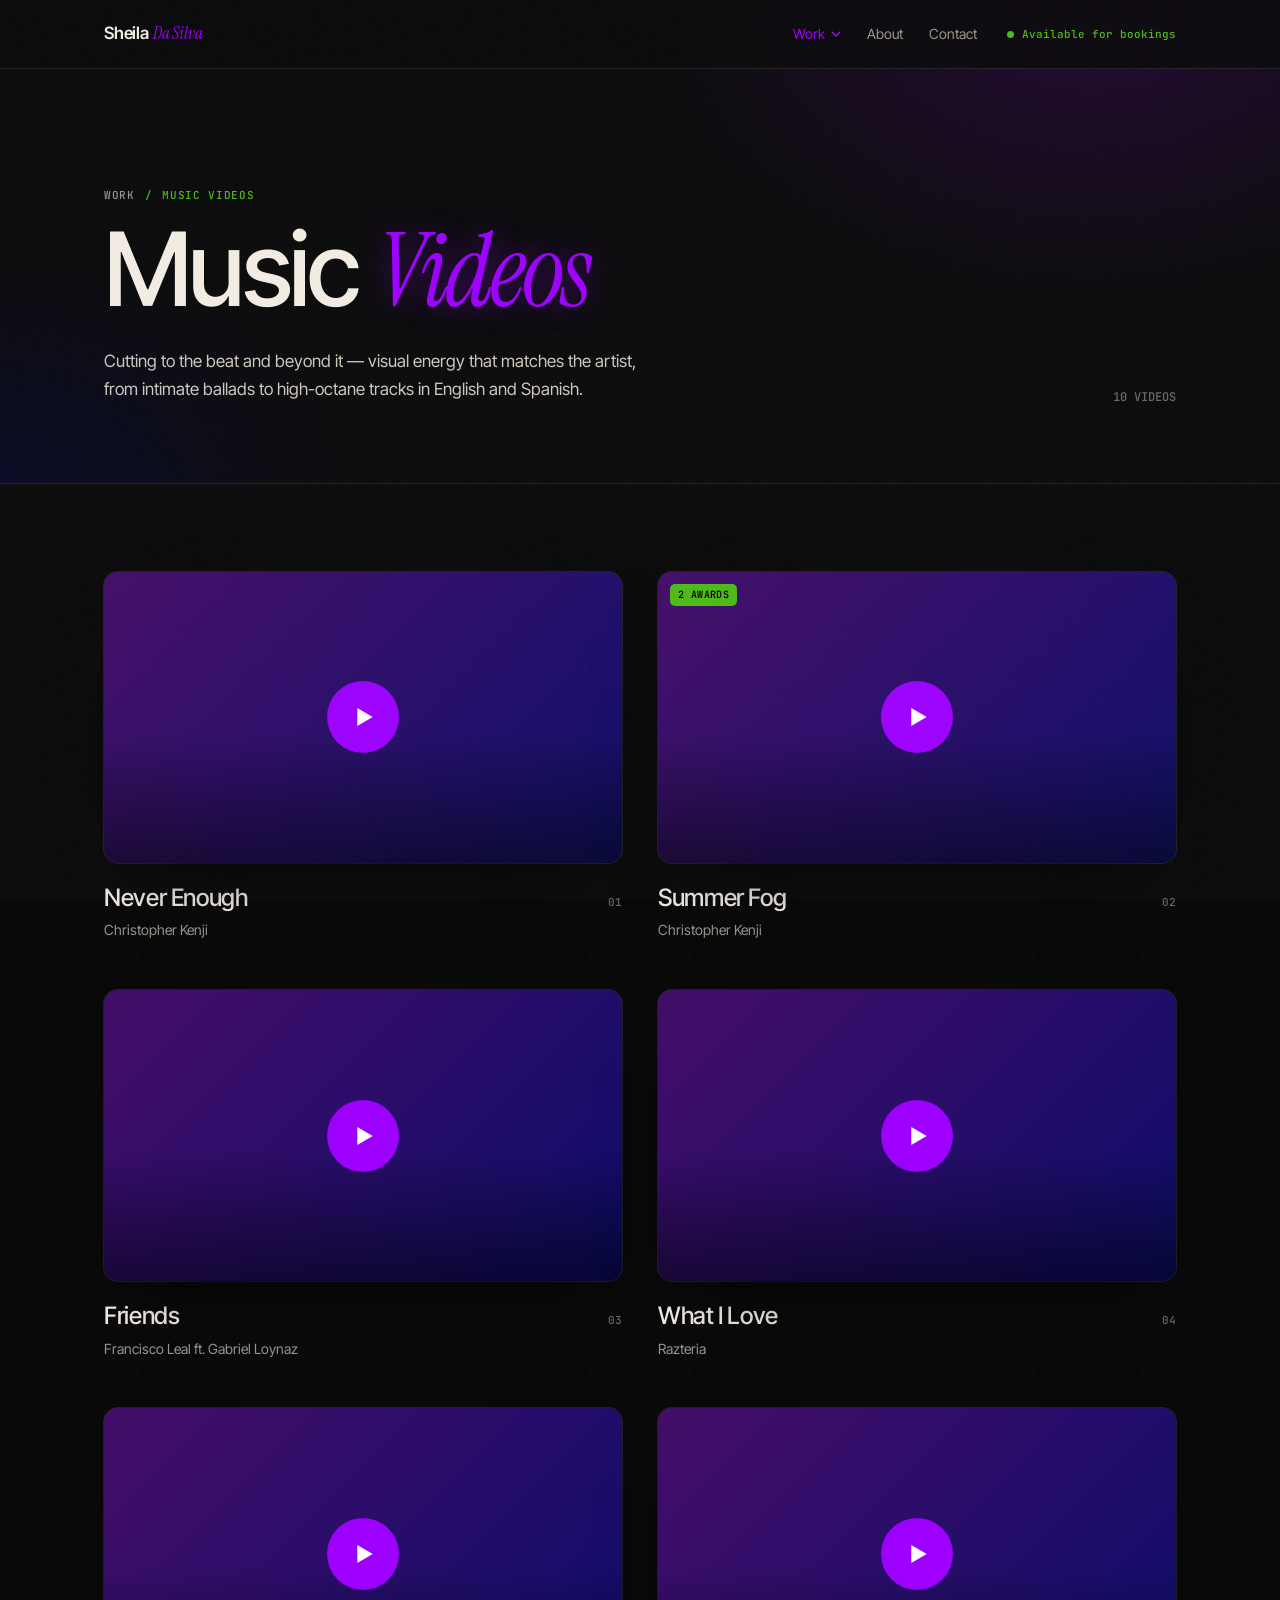
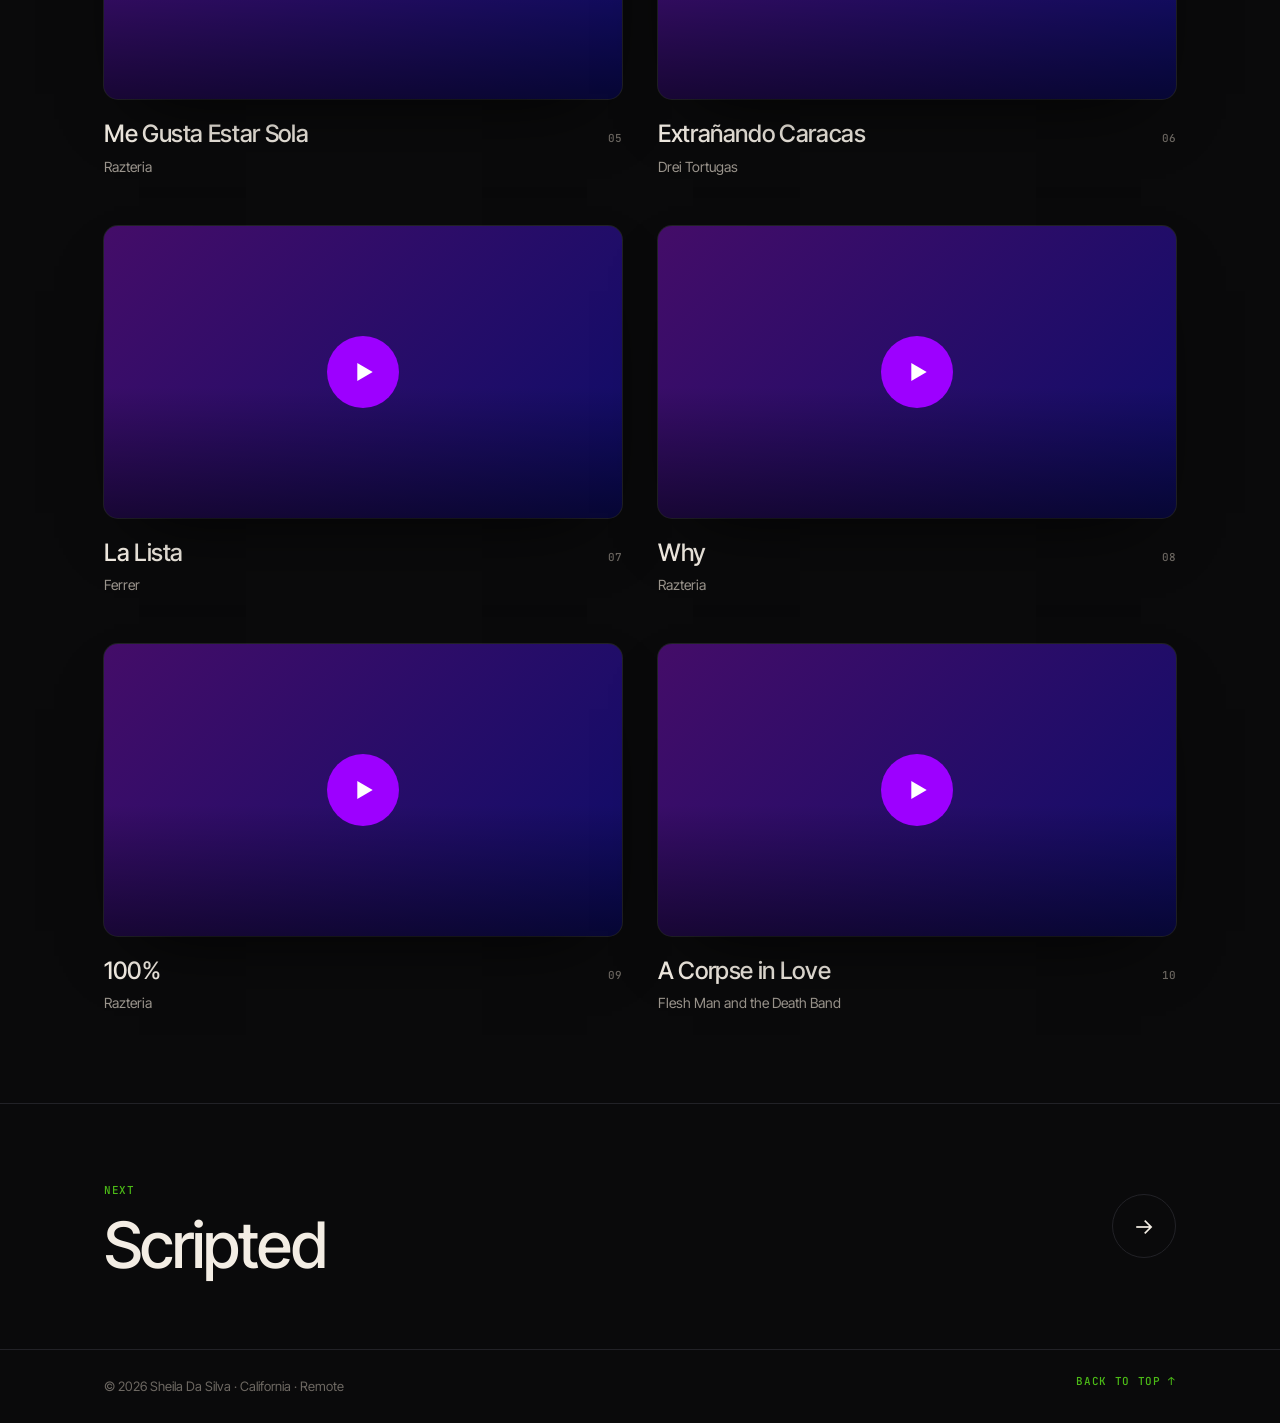
==== commit 96061dc0: "Player: remove 'Watch on YouTube/Vimeo' link Co-Authored-By: Claude Opus 5.5 <noreply@anthropic.com>" ====
--- a/music.html
+++ b/music.html
@@ -84,7 +84,6 @@
         <div class="awards" id="lbAwards"></div>
         <dl class="facts" id="lbFacts"></dl>
         <div class="desc" id="lbDesc"></div>
-        <a class="ext" id="lbExt" href="#" target="_blank" rel="noopener"></a>
       </aside>
     </div>
   </div>
--- a/assets/site.css
+++ b/assets/site.css
@@ -113,22 +113,51 @@
 @media(max-width:980px){.doors{grid-template-columns:repeat(2,minmax(0,1fr))}.door{aspect-ratio:4/4.4}}
 @media(max-width:480px){.doors{grid-template-columns:minmax(0,1fr)}.door{aspect-ratio:16/12}}
 
-/* recognition: quiet award credits */
-.recog{position:relative;padding:clamp(56px,7vw,88px) 0;background:radial-gradient(40% 120% at 50% 100%,rgba(0,0,255,.10),transparent 70%),radial-gradient(30% 90% at 15% 0%,rgba(157,0,255,.08),transparent 70%)}
+/* worked with: client logos */
+.clients-in{display:flex;flex-direction:column;align-items:center;gap:clamp(16px,2vw,22px);margin-bottom:clamp(30px,4vw,44px)}
+.clients-in .label{flex:none;color:var(--dim)}
+.logos{width:100%;max-width:1180px;display:flex;flex-wrap:wrap;align-items:center;justify-content:center;gap:24px clamp(28px,4vw,56px)}
+.logos img{width:auto;opacity:.62;transition:opacity .3s,transform .3s}
+.logos img:hover{opacity:1;transform:translateY(-2px)}
+.lg-fuse{height:26px}.lg-pbs{height:34px}.lg-ms{height:23px}.lg-evo{height:40px}.lg-reebok{height:34px}.lg-ln{height:17px}.lg-gaia{height:26px}.lg-prime{height:32px}
+@media(max-width:760px){
+  .clients-in{gap:20px}
+  .logos{gap:22px 30px}
+  .lg-fuse{height:22px}.lg-pbs{height:28px}.lg-ms{height:17px}.lg-evo{height:32px}.lg-reebok{height:28px}.lg-ln{height:11px}.lg-gaia{height:20px}.lg-prime{height:25px}
+}
+
+/* recognition: slow award banner drifting left → right */
+.recog{position:relative;padding:clamp(30px,3.6vw,44px) 0 clamp(40px,5vw,60px);overflow:hidden;background:radial-gradient(40% 120% at 50% 100%,rgba(0,0,255,.10),transparent 70%),radial-gradient(30% 90% at 15% 0%,rgba(157,0,255,.08),transparent 70%)}
 .recog::before,.recog::after{content:"";position:absolute;left:0;right:0;height:1px;background:linear-gradient(90deg,transparent,var(--line) 20%,var(--line) 80%,transparent)}
 .recog::before{top:0}.recog::after{bottom:0}
 .recog-head{display:flex;align-items:center;gap:18px}
 .recog-head .rule{flex:1;height:1px;background:linear-gradient(90deg,var(--line),transparent)}
-.awards-row{display:grid;grid-template-columns:repeat(3,minmax(0,1fr));margin-top:clamp(28px,4vw,44px)}
-.award{position:relative;display:flex;flex-direction:column;align-items:center;text-align:center;padding:4px clamp(16px,3vw,40px)}
-.award+.award::before{content:"";position:absolute;left:0;top:12%;bottom:12%;width:1px;background:var(--line)}
-.laurel{width:46px;height:38px;color:rgba(243,237,228,.45);margin-bottom:14px;transition:color .4s}
-.award:hover .laurel{color:var(--purple)}
-.award .org{font:500 10.5px/1 var(--mono);color:var(--green);letter-spacing:.06em;text-transform:uppercase}
-.award b{font-family:var(--serif);font-style:italic;font-weight:400;font-size:clamp(28px,2.8vw,38px);line-height:1.1;margin:10px 0 6px;color:var(--ink)}
-.award small{font-size:14px;color:var(--mute)}
-.award small i{font-style:normal;color:#cfc8be;white-space:nowrap}
-@media(max-width:760px){.awards-row{grid-template-columns:minmax(0,1fr);gap:30px}.award+.award::before{left:25%;right:25%;top:-15px;bottom:auto;width:auto;height:1px}}
+.marquee{margin-top:clamp(28px,4vw,44px);-webkit-mask-image:linear-gradient(90deg,transparent,#000 9%,#000 91%,transparent);mask-image:linear-gradient(90deg,transparent,#000 9%,#000 91%,transparent)}
+.track{display:flex;width:max-content;will-change:transform}
+.marquee{cursor:grab;touch-action:pan-y;user-select:none;-webkit-user-select:none}
+.marquee.dragging{cursor:grabbing}
+.marquee.dragging .award{pointer-events:none}
+.award img,.award svg{-webkit-user-drag:none}
+.marquee-wrap{position:relative}
+.m-arrow{position:absolute;top:calc(50% - 30px);z-index:3;width:48px;height:48px;border-radius:50%;border:1px solid rgba(243,237,228,.16);background:rgba(17,17,19,.7);backdrop-filter:blur(8px);-webkit-backdrop-filter:blur(8px);display:grid;place-items:center;color:var(--ink);opacity:.75;transition:opacity .25s,background .25s,border-color .25s,color .25s,transform .25s}
+.m-arrow svg{width:20px;height:20px;fill:none;stroke:currentColor;stroke-width:1.8;stroke-linecap:round;stroke-linejoin:round}
+.m-arrow.prev{left:max(2vw,10px)}.m-arrow.next{right:max(2vw,10px)}
+.marquee-wrap:hover .m-arrow{opacity:1}
+.m-arrow:hover{color:var(--green);border-color:var(--green)}
+.m-arrow:active{background:var(--purple);border-color:var(--purple);color:#fff;transform:scale(.94)}
+@media(max-width:600px){.m-arrow{width:40px;height:40px;top:calc(50% - 26px)}}
+.award{flex:none;width:290px;margin:0 clamp(10px,1.6vw,22px);display:flex;flex-direction:column;align-items:center;text-align:center;text-decoration:none;color:inherit}
+.wreath{position:relative;width:250px;aspect-ratio:1}
+.wreath>svg{position:absolute;inset:0;width:100%;height:100%;color:var(--purple);filter:drop-shadow(0 0 10px rgba(157,0,255,.35));transition:color .35s,filter .35s,transform .6s cubic-bezier(.2,.7,.2,1)}
+.award:hover .wreath>svg{color:var(--green);filter:drop-shadow(0 0 12px rgba(76,187,23,.35));transform:scale(1.03)}
+.wreath .in{position:absolute;inset:23% 25% 22%;display:flex;flex-direction:column;align-items:center;justify-content:center;gap:7px}
+.wreath .org{font:500 9px/1.35 var(--mono);color:var(--green);letter-spacing:.06em;text-transform:uppercase;text-wrap:balance}
+.wreath b{font-family:var(--serif);font-style:italic;font-weight:400;font-size:23px;line-height:1;color:var(--ink);text-wrap:balance}
+.wreath .cat{font-size:11.5px;line-height:1.3;color:var(--mute);text-wrap:balance}
+.award small{display:block;margin-top:2px;font-size:14px;color:#cfc8be}
+.award small i{font-style:normal;color:var(--dim)}
+@media(max-width:600px){.award{width:240px}.wreath{width:220px}.wreath b{font-size:20px}.wreath .cat{font-size:11px}}
+
 
 /* about */
 .about{padding:clamp(80px,10vw,128px) 0}
@@ -138,19 +167,32 @@
 .about p{color:#d0c9bf;font-size:17px;max-width:56ch}
 .about p.lead{font-family:var(--serif);font-style:italic;font-size:clamp(24px,2.6vw,32px);line-height:1.25;color:var(--ink)}
 .chips{display:flex;flex-wrap:wrap;gap:8px;margin-top:22px}
+.about p i{font-style:normal;color:var(--ink)}
+.about p.avail{font:500 11px/1.6 var(--mono);color:var(--dim);letter-spacing:.05em;text-transform:uppercase;margin-top:18px}
+.photo img{object-position:50% 30%}
 .chips span{padding:7px 12px;border:1px solid var(--line);border-radius:999px;font-size:13.5px;color:var(--mute)}
 @media(max-width:900px){.about .wrap{grid-template-columns:minmax(0,1fr)}.photo{max-width:440px}}
 
 /* contact */
 .contact{border-top:1px solid var(--line);padding:clamp(80px,10vw,128px) 0 clamp(56px,7vw,88px);background:radial-gradient(45% 60% at 100% 0%,rgba(157,0,255,.14),transparent 70%)}
 .contact h2{font-size:clamp(40px,6.4vw,84px);max-width:13ch}
+.c-solo{margin-top:36px;max-width:760px}
+.c-solo p{color:var(--mute);margin:0 0 26px;font-size:17px}
+.mail-row{display:flex;align-items:center;gap:16px;flex-wrap:wrap}
+.c-solo .mail{font-size:clamp(20px,2.4vw,30px);font-weight:500;letter-spacing:-.02em;line-height:1.15;border-bottom:2px solid var(--purple);padding-bottom:4px;transition:color .2s,border-color .2s}
+.c-solo .mail:hover{color:var(--green);border-color:var(--green)}
+.copy{min-height:40px;padding:0 16px;border-radius:999px;border:1px solid var(--line);background:none;font:500 11px/1 var(--mono);color:var(--mute);letter-spacing:.06em;text-transform:uppercase;transition:all .2s}
+.copy:hover{color:var(--green);border-color:var(--green)}
+.copy.done{color:#fff;background:var(--purple);border-color:var(--purple)}
+.c-solo .social{margin-top:34px}
 .c-grid{display:grid;grid-template-columns:minmax(0,.9fr) minmax(0,1.1fr);gap:clamp(32px,6vw,88px);margin-top:44px}
 .c-side p{color:var(--mute);margin:0 0 20px}
 .mail{font-size:clamp(18px,1.8vw,22px);text-decoration:none;border-bottom:1px solid var(--purple);overflow-wrap:anywhere}
 .mail:hover{color:var(--purple)}
 .social{display:flex;flex-wrap:wrap;gap:8px;margin-top:30px}
 .social a{display:inline-flex;align-items:center;min-height:42px;padding:0 16px;border:1px solid var(--line);border-radius:999px;text-decoration:none;font-size:14px;color:var(--mute);transition:all .2s}
-.social a:hover{color:#fff;background:var(--blue);border-color:var(--blue)}
+.social a:hover{color:var(--green);border-color:var(--green)}
+.social a:active,.social a.clicked,.social a.clicked:hover{color:var(--purple);border-color:var(--purple)}
 form{display:grid;grid-template-columns:repeat(2,minmax(0,1fr));gap:14px}
 label{display:grid;gap:8px;font:500 10.5px/1 var(--mono);color:var(--green);text-transform:uppercase;letter-spacing:.05em}
 label.full{grid-column:1/-1}
@@ -207,6 +249,7 @@
 /* music grid */
 .screenings{display:grid;grid-template-columns:repeat(2,minmax(0,1fr));gap:clamp(28px,4vw,48px) clamp(20px,3vw,36px);padding:clamp(48px,7vw,88px) 0}
 .screening .media{aspect-ratio:16/9}
+.screening .aw{position:absolute;z-index:2;left:12px;top:12px;background:var(--green);color:#000;font:600 10px/1 var(--mono);padding:6px 8px;border-radius:5px;letter-spacing:.04em}
 .screening .meta{display:flex;justify-content:space-between;align-items:baseline;gap:16px;margin-top:16px}
 .screening b{display:block;font-weight:500;font-size:clamp(20px,2vw,24px);letter-spacing:-.015em}
 .screening small{display:block;color:var(--mute);font-size:14px;margin-top:2px}
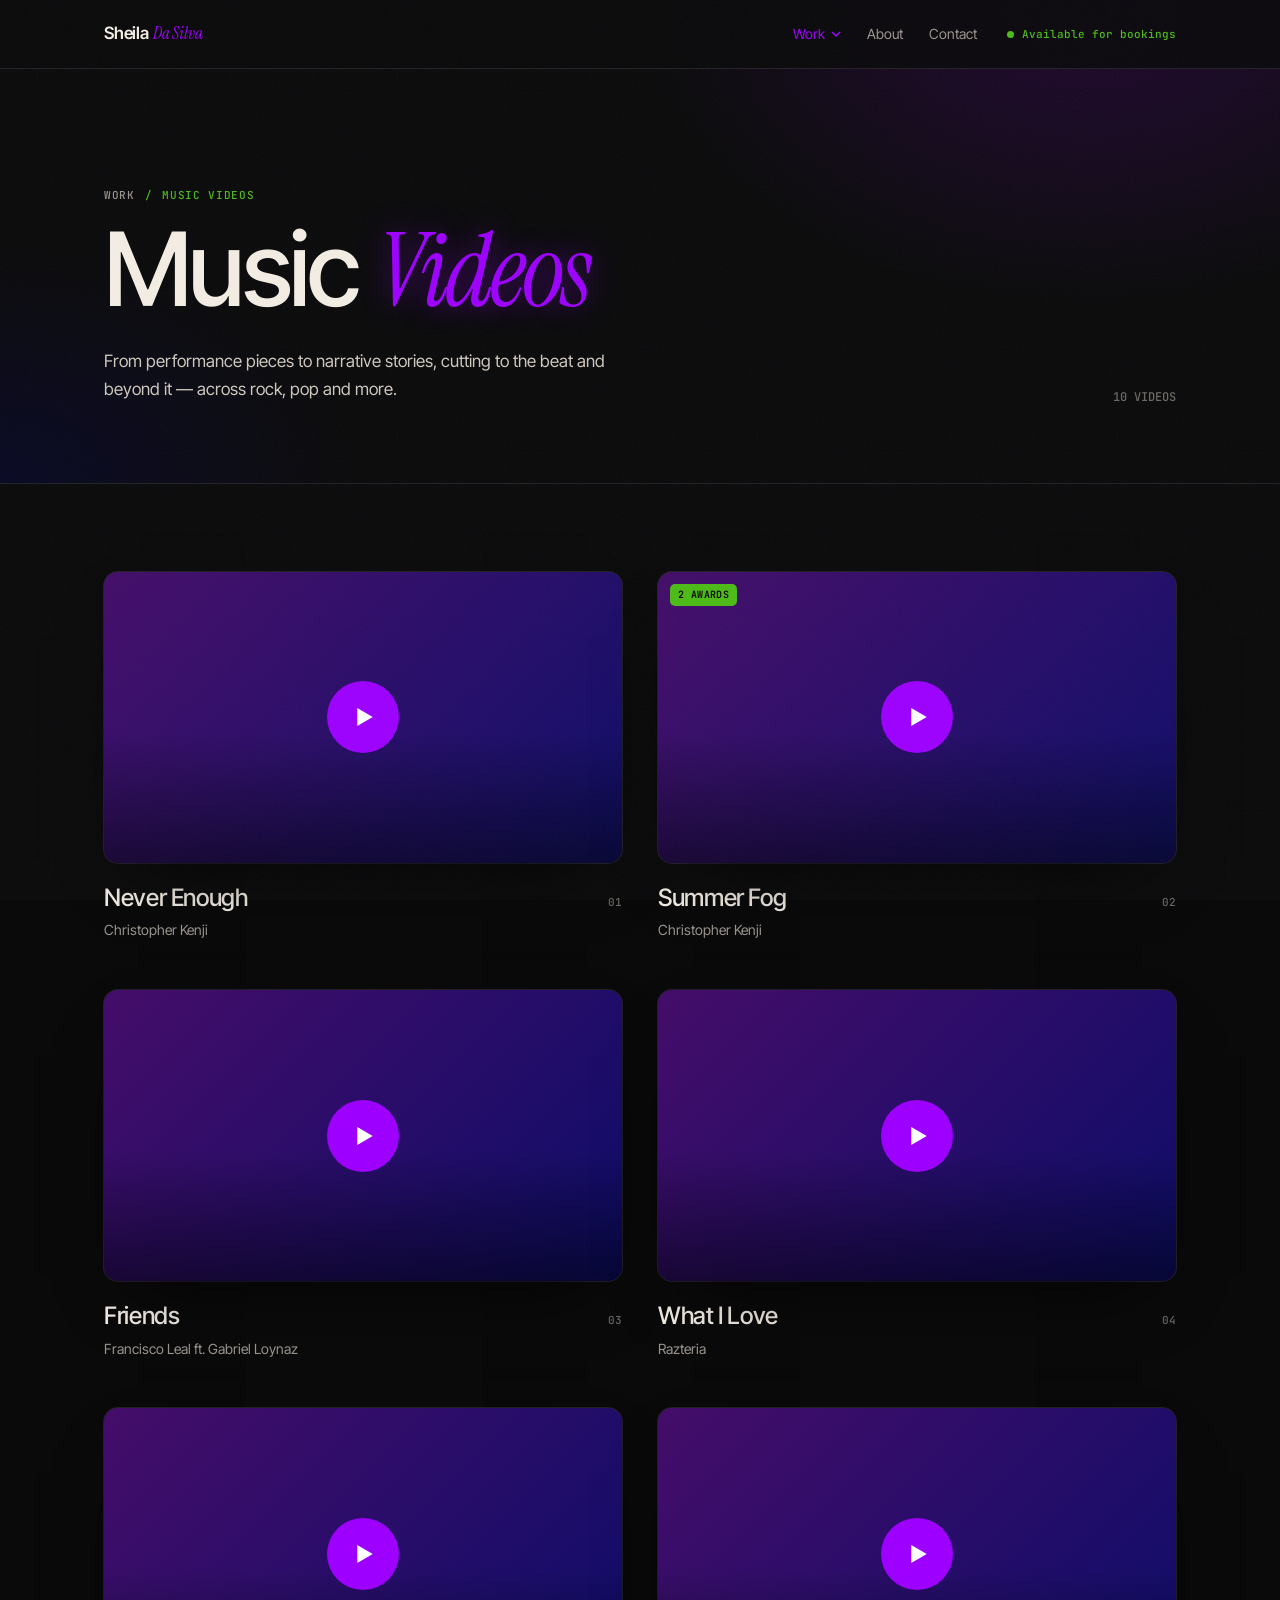
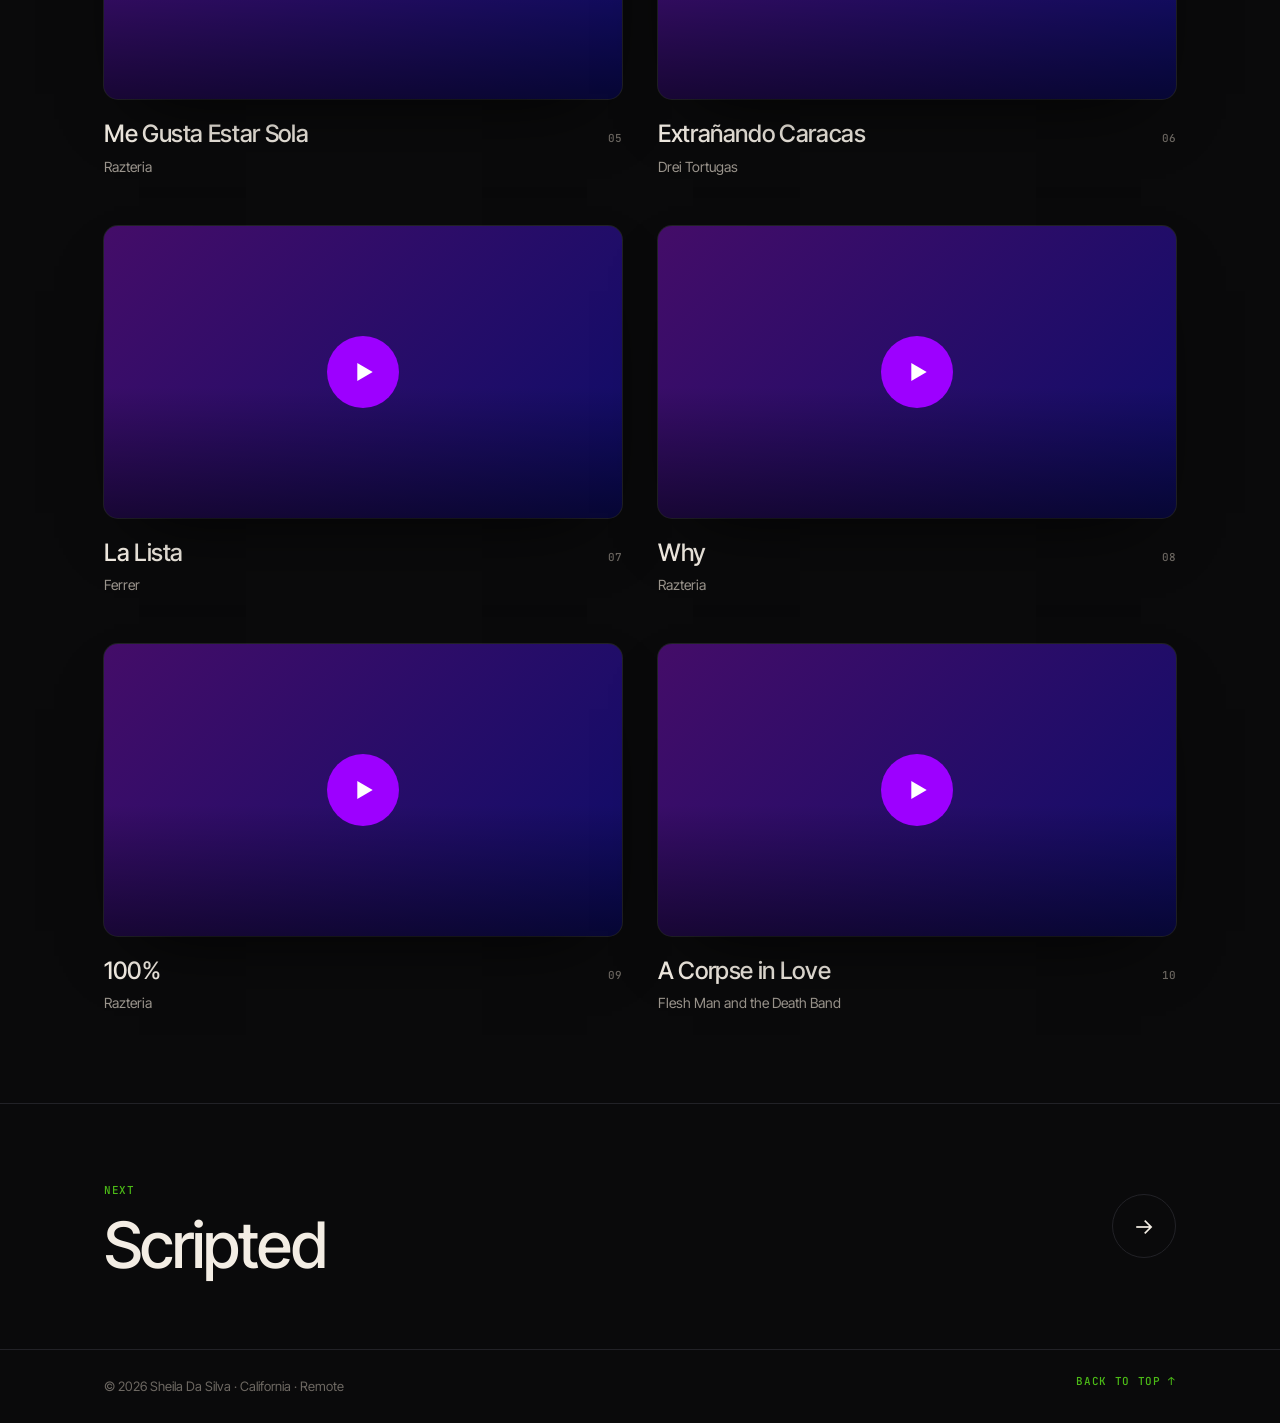
==== commit a37f841e: "Music Videos: new page description Co-Authored-By: Claude Opus 5.5 <noreply@anthropic.com> Claude-Se" ====
--- a/music.html
+++ b/music.html
@@ -4,7 +4,7 @@
 <meta charset="utf-8">
 <meta name="viewport" content="width=device-width, initial-scale=1">
 <title>Music Videos — Sheila Da Silva, Video Editor</title>
-<meta name="description" content="Music Videos work edited by Sheila Da Silva. Cutting to the beat and beyond it — visual energy that matches the artist, from intimate ballads to high-octane tracks in English and Spanish.">
+<meta name="description" content="Music Videos work edited by Sheila Da Silva. From performance pieces to narrative stories, cutting to the beat and beyond it — across rock, pop and more.">
 <link rel="preconnect" href="https://fonts.googleapis.com">
 <link rel="preconnect" href="https://fonts.gstatic.com" crossorigin>
 <link href="https://fonts.googleapis.com/css2?family=Inter+Tight:wght@300;400;500;600&family=Instrument+Serif:ital@0;1&family=JetBrains+Mono:wght@400;500&display=swap" rel="stylesheet">
@@ -40,7 +40,7 @@
   <div class="wrap">
     <div class="crumb label"><a href="index.html#work">Work</a><span>/</span><span>Music Videos</span></div>
     <h1>Music <em>Videos</em></h1>
-    <div class="intro"><p>Cutting to the beat and beyond it — visual energy that matches the artist, from intimate ballads to high-octane tracks in English and Spanish.</p><span class="count" id="count"></span></div>
+    <div class="intro"><p>From performance pieces to narrative stories, cutting to the beat and beyond it — across rock, pop and more.</p><span class="count" id="count"></span></div>
     <div class="index" id="index"></div>
   </div>
 </header>
@@ -84,6 +84,7 @@
         <div class="awards" id="lbAwards"></div>
         <dl class="facts" id="lbFacts"></dl>
         <div class="desc" id="lbDesc"></div>
+        <div class="lb-link" id="lbLink"></div>
       </aside>
     </div>
   </div>
--- a/assets/site.css
+++ b/assets/site.css
@@ -346,3 +346,13 @@
   .lb{padding-bottom:110px}
   footer{padding-bottom:20px}
 }
+
+/* external "Watch movie" button */
+.txt .ext-btn{margin-left:10px}
+.ext-btn span{font-size:13px}
+.ext-btn{border-color:rgba(243,237,228,.3);color:var(--ink);background:none}
+.ext-btn:hover{color:var(--green);border-color:var(--green)}
+.ext-btn:active,.ext-btn.clicked,.ext-btn.clicked:hover{background:var(--purple);border-color:var(--purple);color:#fff}
+.lb-link:empty{display:none}
+.lb-link{margin-top:18px}
+@media(max-width:420px){.txt .ext-btn{margin-left:0}}
